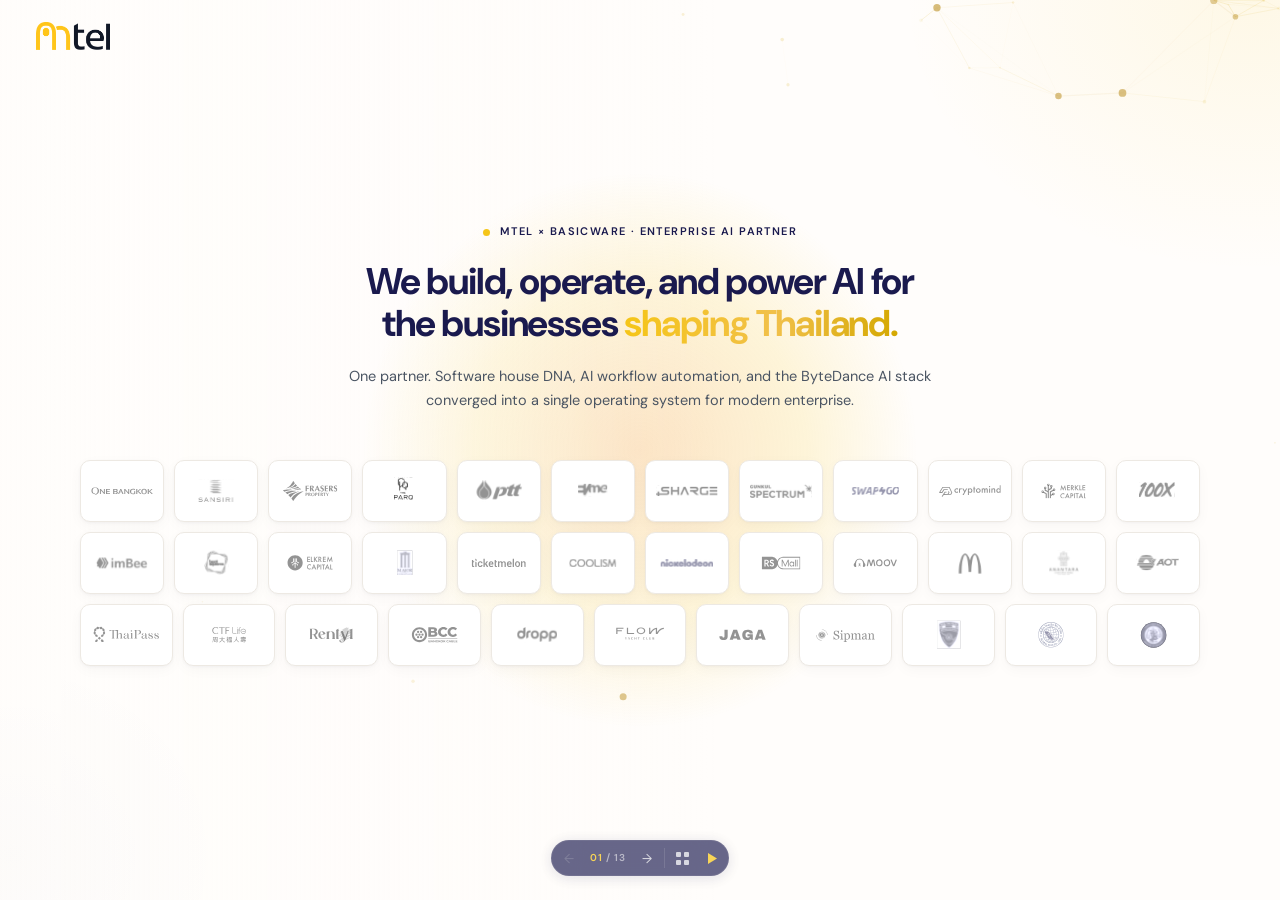
==== mtel-pitch.html @ a502d31e "Reduce tech logo size from 32px to 24px Adjusted logo height to a more compact 24px for better visua" ====
<!DOCTYPE html>
<html lang="en">
<head>
<meta charset="UTF-8" />
<meta name="viewport" content="width=device-width, initial-scale=1.0" />
<title>mtel · We build, operate, and power AI for the businesses shaping Thailand</title>
<link rel="preconnect" href="https://fonts.googleapis.com">
<link rel="preconnect" href="https://fonts.gstatic.com" crossorigin>
<link href="https://fonts.googleapis.com/css2?family=DM+Sans:wght@400;500;600;700&display=swap" rel="stylesheet">
<style>
  :root {
    --navy: #1a1a4e;
    --navy-soft: #2a2a6e;
    --yellow: #f5c518;
    --white: #ffffff;
    --off-white: #fafaf7;
    --body: #6b7280;
    --meta: #9ca3af;
    --line: #e5e7eb;
    --line-soft: #f3f4f6;
    --card-shadow: 0 1px 2px rgba(26,26,78,0.04), 0 8px 24px rgba(26,26,78,0.04);
    --serif: 'Google Sans Flex', 'DM Sans', -apple-system, BlinkMacSystemFont, sans-serif;
    --sans: 'DM Sans', -apple-system, BlinkMacSystemFont, sans-serif;
  }

  *, *::before, *::after { box-sizing: border-box; margin: 0; padding: 0; }

  html, body {
    height: 100%;
    overflow: hidden;
    font-family: var(--sans);
    background: var(--white);
    color: var(--navy);
    line-height: 1.6;
    -webkit-font-smoothing: antialiased;
  }

  img { max-width: 100%; display: block; }
  a { color: inherit; text-decoration: none; }
  button { font-family: inherit; cursor: pointer; }

  /* ============ TYPOGRAPHY ============ */
  h1, h2, h3, h4 { font-family: var(--serif); color: var(--navy); font-weight: bold; }
  .accent { color: var(--yellow); }

  .eyebrow {
    display: inline-flex; align-items: center; gap: 10px;
    font-size: 11px; font-weight: 600; letter-spacing: 1.4px;
    color: var(--navy); text-transform: uppercase; margin-bottom: 20px;
    white-space: nowrap;
  }
  .eyebrow::before { content: ''; width: 7px; height: 7px; background: var(--yellow); border-radius: 50%; }

  /* ============ FIXED LOGO ============ */
  .slide-logo {
    position: fixed; top: 22px; left: 36px; z-index: 200;
  }
  .logo {
    display: inline-flex;
    align-items: center;
    cursor: pointer;
  }
  .logo img {
    height: 28px;
    width: auto;
    transition: filter 0.25s ease;
    filter: none;
  }
  .logo-inv img { filter: brightness(0) invert(1); }

  /* ============ SLIDES SYSTEM ============ */
  .slides-container {
    position: fixed; inset: 0; overflow: hidden;
  }

  .slides-container > .slide {
    position: absolute; inset: 0;
    overflow: hidden;
    display: flex; align-items: center;
    opacity: 0; pointer-events: none;
    transition: opacity 0.5s cubic-bezier(0.16, 1, 0.3, 1),
                transform 0.5s cubic-bezier(0.16, 1, 0.3, 1);
    will-change: opacity, transform;
  }
  .slides-container > .slide[data-state="future"] { transform: translateX(40px); }
  .slides-container > .slide[data-state="past"]   { transform: translateX(-40px); }
  .slides-container > .slide[data-state="active"] { opacity: 1; pointer-events: all; transform: translateX(0); }

  /* Each slide's section fills the viewport */
  .slide section {
    position: absolute; inset: 0;
    display: flex; flex-direction: column;
    justify-content: center;
    padding: 56px 0 72px;
    overflow: hidden;
  }
  .slide section.top-align { justify-content: flex-start; padding-top: 72px; }

  .container { max-width: 1280px; margin: 0 auto; padding: 0 80px; width: 100%; }

  /* ============ BUTTONS ============ */
  .btn-primary {
    display: inline-flex; align-items: center; gap: 14px;
    background: var(--yellow); color: var(--navy);
    padding: 18px 22px 18px 26px; border-radius: 999px;
    font-size: 11px; font-weight: 700; letter-spacing: 1.4px;
    border: none; transition: transform 0.2s, box-shadow 0.2s;
  }
  .btn-primary:hover { transform: translateY(-2px); box-shadow: 0 10px 24px rgba(245,197,24,0.35); }
  .btn-primary .arrow {
    background: var(--navy); color: var(--yellow);
    width: 26px; height: 26px; border-radius: 50%;
    display: inline-flex; align-items: center; justify-content: center; font-size: 13px;
  }
  .btn-link {
    font-size: 11px; font-weight: 500; letter-spacing: 1.2px;
    color: var(--meta); display: inline-flex; align-items: center; gap: 7px;
    background: none; border: none; transition: color 0.2s;
  }
  .btn-link:hover { color: var(--navy); }

  /* ============ SLIDE: HERO ============ */
  .hero {
    background:
      radial-gradient(ellipse 50% 55% at 98% 0%, rgba(245,197,24,0.09), transparent 55%),
      radial-gradient(ellipse 30% 40% at 1% 95%, rgba(26,26,78,0.025), transparent 55%),
      #FFFDFB;
  }
  /* Cursor-follow glow — soft warm light tracking the mouse on the hero. */
  .hero-glow {
    position: absolute;
    width: 560px; height: 560px; border-radius: 50%;
    left: 50%; top: 50%;                 /* updated live via JS */
    transform: translate(-50%, -50%);
    background: radial-gradient(circle, rgba(245,176,80,0.32) 0%, rgba(245,197,24,0.15) 42%, rgba(245,197,24,0) 70%);
    pointer-events: none; z-index: 1;
    opacity: 0; transition: opacity 0.45s ease;
    will-change: left, top;
  }
  .hero[data-state="active"] .hero-glow { opacity: 1; }
  /* Animated particle canvas — sits above the gradient + glow, below the text. */
  .hero-particles {
    position: absolute; inset: 0;
    width: 100%; height: 100%;
    pointer-events: none; z-index: 2;
  }
  /* Subtle edge fade to keep particles ambient. */
  .hero::before {
    content: ''; position: absolute; inset: 0; z-index: 2;
    background: linear-gradient(90deg, rgba(255,253,251,0.55) 0%, rgba(255,253,251,0.18) 36%, rgba(255,253,251,0) 56%);
    pointer-events: none;
  }
  /* Keep hero text above the gradient, glow, canvas, and overlay. */
  .hero .container { position: relative; z-index: 3; }
  .hero-grid {
    display: flex; flex-direction: column; gap: 20px;
  }
  .hero h1 {
    font-size: clamp(26px, 2.9vw, 42px); line-height: 1.14;
    letter-spacing: -1.2px; margin-bottom: 18px;
  }
  /* Gradient highlight for "shaping Thailand." in the hero only */
  .hero .accent {
    background: linear-gradient(92deg, #F5C518 0%, #F1C04A 55%, #D4A800 100%);
    -webkit-background-clip: text;
    -webkit-text-fill-color: transparent;
    background-clip: text;
  }

  /* ---- Hero: AI ecosystem orbital visualization (right column) ---- */
  .hero-ecosystem {
    position: relative; z-index: 3;
    overflow: visible;
  }
  /* ── Marquee wall ── */
  .logo-marquee { display: flex; flex-direction: column; gap: 10px; }
  .marquee-row { display: flex; gap: 10px; justify-content: center; align-items: center; }
  .marquee-card {
    flex: 1; min-width: 72px; max-width: 100px; height: 62px;
    background: #FFFFFF;
    border: 1px solid #EDE9E3;
    border-radius: 10px;
    box-shadow: 0 1px 3px rgba(26,26,78,0.04), 0 4px 14px rgba(0,0,0,0.03);
    display: flex; align-items: center; justify-content: center;
    padding: 8px 10px;
    transition: box-shadow 0.2s ease, transform 0.2s ease;
  }
  .marquee-card:hover { box-shadow: 0 2px 8px rgba(26,26,78,0.08), 0 8px 24px rgba(0,0,0,0.05); transform: translateY(-2px); }
  .marquee-card img {
    width: 100%; height: 100%;
    object-fit: contain; display: block;
    filter: brightness(0) opacity(0.84);
  }
  .marquee-card--raw img { filter: none; opacity: 0.92; }
  @media (max-width: 900px) { .hero-ecosystem { display: none; } }
  .hero-copy { text-align: center; max-width: 800px; margin-left: auto; margin-right: auto; }
  .hero-sub {
    font-size: 14.5px; line-height: 1.68; color: #4B5563;
    margin-bottom: 28px; max-width: 640px; margin-left: auto; margin-right: auto;
  }

  /* ============ SLIDE: PROBLEM ============ */
  .problem { background: var(--white); }
  .problem .quote {
    font-family: var(--serif); font-weight: bold;
    font-size: clamp(32px, 3.8vw, 52px); line-height: 1.08; color: var(--navy);
    margin-bottom: 20px; max-width: 820px; letter-spacing: -1.5px;
  }
  .problem .lede-large { font-size: 16px; line-height: 1.65; color: var(--body); max-width: 700px; margin-bottom: 36px; }
  .outcome-grid {
    display: grid; grid-template-columns: repeat(3, 1fr);
    border-top: 1px solid var(--line); border-bottom: 1px solid var(--line);
  }
  .outcome-col { padding: 24px 24px; border-right: 1px solid var(--line); }
  .outcome-col:last-child { border-right: none; }
  .outcome-tag {
    font-size: 10px; letter-spacing: 1.4px; font-weight: 600; color: var(--navy);
    margin-bottom: 16px; display: inline-flex; align-items: center; gap: 8px;
  }
  .outcome-tag::before { content: ''; width: 7px; height: 7px; border-radius: 50%; }
  .outcome-col:nth-child(1) .outcome-tag::before { background: var(--meta); }
  .outcome-col:nth-child(2) .outcome-tag::before { background: var(--navy); }
  .outcome-col:nth-child(3) .outcome-tag::before { background: var(--yellow); }
  .outcome-figure { display: flex; align-items: baseline; gap: 10px; margin-bottom: 8px; }
  .outcome-num { font-family: var(--serif); font-weight: bold; font-size: 40px; color: var(--navy); line-height: 1; letter-spacing: -1.5px; }
  .outcome-unit { font-size: 12px; color: var(--body); font-weight: 500; letter-spacing: 1.2px; text-transform: uppercase; }
  .outcome-delta { font-size: 11px; font-weight: 600; color: var(--meta); margin-bottom: 12px; }
  .outcome-col:nth-child(2) .outcome-delta { color: var(--navy); }
  .outcome-col:nth-child(3) .outcome-delta { color: #15803d; }
  .outcome-desc { font-size: 13px; line-height: 1.55; color: var(--body); }

  /* ============ SLIDE: WHO WE ARE ============ */
  .who { background: var(--off-white); }
  .section-intro { display: grid; grid-template-columns: 1fr 1fr; gap: 60px; align-items: end; margin-bottom: 36px; }
  .section-intro h2 { font-size: clamp(28px, 3.2vw, 48px); line-height: 1.1; letter-spacing: -1.2px; }
  .lede { font-size: 15px; line-height: 1.65; color: var(--body); max-width: 680px; }
  .who-pillars { display: grid; grid-template-columns: repeat(3, 1fr); gap: 0; }
  .pillar {
    background: transparent; border-radius: 0;
    border: none; border-right: 1px solid var(--line);
    display: flex; flex-direction: column; padding: 0 28px 48px 0;
  }
  .pillar:last-child { border-right: none; padding-right: 0; }
  .pillar:not(:first-child) { padding-left: 28px; }
  .pillar { cursor: pointer; }
  .pillar:hover { }
  .pillar-img { overflow: hidden; }
  .pillar-img img { transition: transform 0.4s cubic-bezier(0.34, 1.56, 0.64, 1); }
  .pillar:hover .pillar-img img { transform: scale(1.12); }
  .pillar-img {
    background: transparent; height: 300px;
    display: flex; align-items: center; justify-content: center; overflow: hidden;
    margin-bottom: 32px;
  }
  .pillar-img img { width: 100%; height: 100%; object-fit: contain; }
  .pillar-body { display: flex; flex-direction: column; gap: 14px; }
  .pillar h3 { font-size: clamp(20px, 2vw, 24px); margin: 0; line-height: 1.2; letter-spacing: -0.4px; color: var(--navy); white-space: nowrap; overflow: hidden; text-overflow: ellipsis; }
  .pillar p { font-size: 14px; line-height: 1.65; color: var(--body); margin: 0; }
  .pillar-tag { display: inline-block; font-size: 10px; letter-spacing: 1.4px; font-weight: 600; color: var(--navy); padding: 5px 13px; background: var(--yellow); border: none; border-radius: 999px; align-self: flex-start; }

  /* ============ SLIDE: DATA ADVANTAGE ============ */
  .data { background: var(--off-white); color: var(--navy); position: relative; overflow: hidden; }
  .data::before {
    content: ''; position: absolute; top: -80px; right: -80px;
    width: 360px; height: 360px;
    background: radial-gradient(circle, rgba(245,197,24,0.08), transparent 60%); pointer-events: none;
  }
  .data .eyebrow { color: var(--yellow); }
  .data .eyebrow::before { background: var(--yellow); }
  .data h2 { color: var(--navy); font-size: clamp(28px, 3.5vw, 52px); line-height: 1.1; letter-spacing: -1.2px; margin-bottom: 20px; }
  .data h2 .accent { color: var(--yellow); }
  .data .lede-large { font-size: 15px; line-height: 1.65; color: var(--body); max-width: 700px; margin-bottom: 48px; }
  .data-inner { display: grid; grid-template-columns: 1fr 1fr; gap: 48px; align-items: center; }
  .data-content {}
  .data-visual { display: flex; align-items: center; justify-content: center; }
  .data-visual img {
    width: 100%; max-width: 480px;
    mask-image: radial-gradient(ellipse 75% 80% at 50% 50%, black 40%, transparent 75%);
    -webkit-mask-image: radial-gradient(ellipse 75% 80% at 50% 50%, black 40%, transparent 75%);
  }
  .data-stats { display: grid; grid-template-columns: 1fr 1fr; gap: 0; border-top: 1px solid var(--line); padding-top: 0; max-width: 100%; }
  .data-stat { padding: 20px 24px 20px 0; border-bottom: 1px solid var(--line); }
  .data-stat:nth-child(even) { padding-left: 24px; border-left: 1px solid var(--line); padding-right: 0; }
  .data-stat:last-child { border-bottom: none; }
  .data-stat-num { font-family: var(--serif); font-weight: bold; font-size: clamp(32px, 3.5vw, 52px); color: var(--navy); line-height: 1; letter-spacing: -2px; margin-bottom: 8px; }
  .data-stat-label { font-size: 12px; line-height: 1.55; color: var(--body); max-width: 220px; }
  .data-tech-row { display: flex; gap: 32px; align-items: center; margin-top: 28px; padding-top: 28px; border-top: 1px solid var(--line); flex-wrap: wrap; }
  .data-tech-label { font-size: 10px; letter-spacing: 1.4px; font-weight: 600; color: var(--meta); }
  .data-tech-brand { font-family: var(--serif); font-weight: bold; font-size: 18px; color: var(--navy); letter-spacing: -0.5px; }
  .data-tech-logo { height: 24px; width: auto; object-fit: contain; transition: transform 0.3s ease, filter 0.3s ease; cursor: pointer; }
  .data-tech-logo:hover { transform: scale(1.1); filter: brightness(1.15); }

  /* ============ SLIDE: EXCLUSIVITY ============ */
  .exclusivity { background: var(--white); }
  .exclusivity section { justify-content: center; }
  .exclusivity .inner { text-align: center; max-width: 820px; margin: 0 auto; }
  .exclusivity .lock { width: 52px; height: 52px; background: var(--yellow); border-radius: 50%; display: inline-flex; align-items: center; justify-content: center; margin-bottom: 28px; font-size: 22px; }
  .exclusivity h2 { font-size: clamp(32px, 4vw, 56px); line-height: 1.08; letter-spacing: -1.5px; margin-bottom: 24px; }
  .exclusivity h2 strong { color: var(--yellow); font-style: italic; }
  .exclusivity .lede-large { font-size: 17px; line-height: 1.65; color: var(--body); margin: 0 auto 16px; }
  .exclusivity .small { font-size: 12px; color: var(--meta); letter-spacing: 0.5px; margin-top: 24px; }

  /* ============ SLIDE: THE STACK ============ */
  .stack { background: var(--off-white); }
  .stack .section-intro { margin-bottom: 32px; }
  .stack-cols { display: grid; grid-template-columns: repeat(3, 1fr); gap: 0; border: 1px solid var(--line); border-radius: 4px; background: var(--white); overflow: hidden; }
  .stack-col { padding: 28px 28px 24px; border-right: 1px solid var(--line); position: relative; }
  .stack-col:last-child { border-right: none; }
  .stack-col-num { font-family: var(--serif); font-weight: bold; font-size: 44px; color: var(--yellow); line-height: 1; letter-spacing: -2px; margin-bottom: 12px; }
  .stack-col h3 { font-size: 20px; margin-bottom: 6px; letter-spacing: -0.5px; line-height: 1.2; }
  .stack-col-desc { font-size: 12px; color: var(--body); line-height: 1.5; margin-bottom: 18px; }
  .stack-col-tag { font-size: 10px; letter-spacing: 1.4px; font-weight: 600; color: var(--navy); margin-bottom: 16px; }
  .stack-col ul { list-style: none; display: grid; grid-template-columns: 1fr 1fr; gap: 0; border-top: 1px solid var(--line-soft); padding-top: 14px; }
  .stack-col li { font-size: 11px; font-weight: 600; color: var(--navy); padding: 4px 0; padding-right: 8px; line-height: 1.3; }
  .stack-col li::before { content: '→ '; color: var(--yellow); font-weight: bold; }

  /* ============ SLIDE: TWO PILLARS ============ */
  .pillars-section { background: var(--white); }
  .pillars-section .eyebrow { margin-bottom: 16px; }
  .pillars-section h2 { font-size: clamp(28px, 3.2vw, 48px); line-height: 1.1; letter-spacing: -1.2px; margin-bottom: 36px; }
  .two-pillars { display: grid; grid-template-columns: 1fr 1fr; border-top: 1px solid var(--line); border-bottom: 1px solid var(--line); }
  .two-pillar { padding: 48px 44px; border-right: 1px solid var(--line); }
  .two-pillar:last-child { border-right: none; }
  .two-pillar-icon { font-family: var(--serif); font-weight: bold; color: var(--yellow); font-size: 13px; letter-spacing: 1.4px; margin-bottom: 20px; }
  .two-pillar h3 { font-size: clamp(24px, 2.8vw, 40px); margin-bottom: 18px; line-height: 1.1; letter-spacing: -0.8px; }
  .two-pillar p { font-size: 15px; line-height: 1.6; color: var(--body); }

  /* ============ SLIDE: HOW WE WORK ============ */
  .process { background: var(--off-white); }
  .process .section-intro { margin-bottom: 32px; }
  .process-steps { display: grid; grid-template-columns: repeat(3, 1fr); gap: 20px; }
  .process-step { background: var(--white); padding: 32px 28px; border-radius: 4px; border: 1px solid var(--line); position: relative; transition: transform 0.3s; }
  .process-step:hover { transform: translateY(-3px); }
  .process-step-num { font-family: var(--serif); font-weight: bold; font-size: 64px; color: var(--yellow); line-height: 1; letter-spacing: -3px; position: absolute; top: 16px; right: 24px; opacity: 0.45; }
  .process-step-label { font-size: 10px; letter-spacing: 1.4px; font-weight: 600; color: var(--navy); margin-bottom: 12px; }
  .process-step h3 { font-size: 22px; margin-bottom: 12px; letter-spacing: -0.5px; }
  .process-step p { font-size: 13px; line-height: 1.55; color: var(--body); margin-bottom: 18px; }
  .process-step ul { list-style: none; border-top: 1px solid var(--line-soft); padding-top: 14px; }
  .process-step li { font-size: 12px; color: var(--body); line-height: 1.45; padding: 4px 0; display: flex; align-items: flex-start; gap: 8px; }
  .process-step li::before { content: '→'; color: var(--yellow); font-weight: bold; font-size: 11px; line-height: 1.5; }

  /* ============ SLIDE: OUTCOMES ============ */
  .outcomes { background: var(--navy); color: var(--white); }
  .outcomes .eyebrow { color: var(--yellow); }
  .outcomes .eyebrow::before { background: var(--yellow); }
  .outcomes h2 { color: var(--white); font-size: clamp(28px, 3.2vw, 48px); line-height: 1.1; letter-spacing: -1.2px; margin-bottom: 40px; }
  .outcomes-grid { display: grid; grid-template-columns: repeat(3, 1fr); }
  .outcome-cell { padding: 28px 24px; border-right: 1px solid rgba(255,255,255,0.12); border-bottom: 1px solid rgba(255,255,255,0.12); }
  .outcome-cell:nth-child(3n) { border-right: none; }
  .outcome-cell:nth-last-child(-n+3) { border-bottom: none; }
  .outcome-cell .label { font-size: 12px; color: rgba(255,255,255,0.55); margin-bottom: 10px; }
  .outcome-cell .value { font-family: var(--serif); font-weight: bold; font-size: clamp(32px, 3vw, 44px); color: var(--yellow); line-height: 1; letter-spacing: -1.2px; margin-bottom: 10px; }
  .outcome-cell .desc { font-size: 12px; color: rgba(255,255,255,0.65); line-height: 1.5; }

  /* ============ SLIDE: INDUSTRIES ============ */
  .industries { background: var(--white); }
  .industries .section-intro { margin-bottom: 24px; }
  .industry-tabs { display: flex; gap: 7px; flex-wrap: wrap; margin-bottom: 24px; }
  .industry-tab { padding: 10px 18px; border-radius: 999px; border: 1px solid var(--line); background: var(--white); font-size: 10px; font-weight: 600; letter-spacing: 1.2px; color: var(--navy); transition: all 0.2s; }
  .industry-tab.active { background: var(--navy); color: var(--yellow); border-color: var(--navy); }
  .industry-tab:hover:not(.active) { border-color: var(--navy); }
  .industry-content { display: grid; grid-template-columns: 1fr 1fr; border: 1px solid var(--line); border-radius: 4px; overflow: hidden; min-height: 220px; }
  .industry-visual { background: linear-gradient(135deg, var(--navy), var(--navy-soft)); position: relative; overflow: hidden; display: flex; align-items: center; justify-content: center; }
  .industry-visual::before { content: ''; position: absolute; inset: 0; background: radial-gradient(circle at 30% 30%, rgba(245,197,24,0.18), transparent 50%), radial-gradient(circle at 70% 70%, rgba(245,197,24,0.08), transparent 50%); }
  .industry-visual-label { position: relative; font-family: var(--serif); font-weight: bold; font-size: clamp(28px, 3vw, 42px); color: var(--yellow); letter-spacing: -1.5px; text-align: center; padding: 24px; line-height: 1; }
  .industry-cases { padding: 32px 32px; display: flex; flex-direction: column; justify-content: space-between; }
  .industry-cases-label { font-size: 10px; letter-spacing: 1.4px; font-weight: 600; color: var(--navy); margin-bottom: 16px; }
  .industry-cases ul { list-style: none; flex: 1; }
  .industry-cases li { padding: 9px 0; font-size: 14px; color: var(--navy); display: flex; gap: 10px; align-items: flex-start; border-bottom: 1px solid var(--line-soft); }
  .industry-cases li:last-child { border-bottom: none; }
  .industry-cases li::before { content: ''; width: 5px; height: 5px; background: var(--yellow); border-radius: 50%; margin-top: 7px; flex-shrink: 0; }

  /* ============ SLIDE: LOGO WALL ============ */
  .logos { background: var(--off-white); }
  .logos section { flex-direction: column; justify-content: center; }
  .logos-label { text-align: center; font-size: 10px; letter-spacing: 1.6px; font-weight: 600; color: var(--meta); margin-bottom: 36px; }
  .logo-grid { display: grid; grid-template-columns: repeat(6, 1fr); gap: 0; align-items: center; border: 1px solid var(--line); border-radius: 4px; overflow: hidden; }
  .logo-item { padding: 16px 12px; text-align: center; font-family: var(--serif); font-weight: bold; color: var(--navy); font-size: 13px; opacity: 0.55; transition: opacity 0.2s; border-right: 1px solid var(--line); border-bottom: 1px solid var(--line); }
  .logo-item:nth-child(6n) { border-right: none; }
  .logo-item:nth-last-child(-n+6) { border-bottom: none; }
  .logo-item:hover { opacity: 1; }

  /* ============ SLIDE: CASE STUDIES ============ */
  .cases { background: var(--white); }
  .cases .section-intro { margin-bottom: 24px; }
  .case-grid { display: grid; grid-template-columns: repeat(3, 1fr); gap: 20px; }
  .case-card { background: var(--white); border: 1px solid var(--line); border-radius: 4px; overflow: hidden; transition: transform 0.3s, box-shadow 0.3s; }
  .case-card:hover { transform: translateY(-3px); box-shadow: var(--card-shadow); }
  .case-tag { padding: 14px 24px; border-bottom: 1px solid var(--line); font-size: 10px; letter-spacing: 1.4px; font-weight: 600; color: var(--navy); display: flex; align-items: center; gap: 8px; }
  .case-tag::before { content: ''; width: 5px; height: 5px; background: var(--yellow); border-radius: 50%; }
  .case-body { padding: 22px 24px; }
  .case-block { margin-bottom: 16px; padding-bottom: 16px; border-bottom: 1px solid var(--line-soft); }
  .case-block:last-child { border-bottom: none; margin-bottom: 0; padding-bottom: 0; }
  .case-block-label { font-size: 9px; letter-spacing: 1.4px; font-weight: 600; color: var(--meta); margin-bottom: 8px; }
  .case-block p { font-size: 12px; line-height: 1.55; color: var(--body); }
  .case-results { display: grid; grid-template-columns: 1fr 1fr; gap: 10px; }
  .case-result { padding: 10px 0; }
  .case-result-num { font-family: var(--serif); font-weight: bold; font-size: 20px; color: var(--navy); line-height: 1.1; margin-bottom: 4px; }
  .case-result-num .up { color: #15803d; }
  .case-result-label { font-size: 11px; color: var(--body); line-height: 1.35; }

  /* ============ SLIDE: PARTNERSHIP ============ */
  .partnership { background: var(--off-white); }
  .partnership .section-intro { margin-bottom: 32px; }
  .phases { display: grid; grid-template-columns: repeat(3, 1fr); border: 1px solid var(--line); border-radius: 4px; background: var(--white); }
  .phase { padding: 36px 32px; border-right: 1px solid var(--line); }
  .phase:last-child { border-right: none; }
  .phase-num { font-size: 10px; letter-spacing: 1.4px; font-weight: 600; color: var(--yellow); margin-bottom: 18px; }
  .phase h3 { font-size: 24px; margin-bottom: 8px; letter-spacing: -0.5px; }
  .phase .who-tag { font-size: 11px; color: var(--meta); letter-spacing: 0.3px; margin-bottom: 16px; }
  .phase p { font-size: 13px; line-height: 1.55; color: var(--body); }

  /* ============ SLIDE: TWO WAYS ============ */
  .ways { background: var(--white); }
  .ways .section-intro { margin-bottom: 32px; }
  .ways-grid { display: grid; grid-template-columns: 1fr 1fr; gap: 20px; }
  .ways-grid-3 { grid-template-columns: repeat(3, 1fr); }
  .way { background: var(--off-white); padding: 44px 40px; border-radius: 4px; border: 1px solid var(--line); transition: all 0.3s; }
  .way:hover { background: var(--navy); color: var(--white); transform: translateY(-3px); }
  .way:hover h3, .way:hover .way-icon { color: var(--yellow); }
  .way:hover p { color: rgba(255,255,255,0.8); }
  .way:hover .way-cta { color: var(--yellow); border-color: var(--yellow); }
  .way-icon { font-family: var(--serif); font-weight: bold; font-size: 13px; color: var(--yellow); letter-spacing: 1.4px; margin-bottom: 18px; transition: color 0.3s; }
  .way h3 { font-size: 28px; margin-bottom: 14px; letter-spacing: -0.8px; transition: color 0.3s; }
  .way p { font-size: 14px; line-height: 1.6; color: var(--body); margin-bottom: 24px; transition: color 0.3s; }
  .way-cta { font-size: 10px; letter-spacing: 1.4px; font-weight: 600; color: var(--navy); padding-bottom: 6px; border-bottom: 1px solid var(--navy); display: inline-flex; align-items: center; gap: 7px; transition: all 0.3s; background: none; border-top: none; border-left: none; border-right: none; }

  /* ============ SLIDE: PRICING ============ */
  .pricing { background: var(--off-white); }
  .pricing .section-intro { margin-bottom: 28px; }
  .pricing-factors { display: grid; grid-template-columns: repeat(3, 1fr); border-top: 1px solid var(--line); border-left: 1px solid var(--line); }
  .pricing-factor { padding: 24px; border-right: 1px solid var(--line); border-bottom: 1px solid var(--line); background: var(--white); }
  .pricing-factor h4 { font-family: var(--serif); font-weight: bold; font-size: 19px; color: var(--navy); margin-bottom: 8px; letter-spacing: -0.5px; }
  .pricing-factor p { font-size: 13px; line-height: 1.5; color: var(--body); }
  .pricing-footer { margin-top: 32px; text-align: center; }
  .pricing-footer p { font-family: var(--serif); font-weight: bold; font-size: 24px; color: var(--navy); letter-spacing: -0.8px; max-width: 680px; margin: 0 auto; line-height: 1.3; }
  .pricing-footer p span { color: var(--yellow); font-style: italic; }

  /* ============ SLIDE: CTA ============ */
  .cta-slide { background: var(--navy); color: var(--white); position: relative; overflow: hidden; }
  .cta-slide::before { content: ''; position: absolute; top: -160px; right: -160px; width: 500px; height: 500px; background: radial-gradient(circle, rgba(245,197,24,0.18), transparent 60%); pointer-events: none; }
  .cta-grid { display: grid; grid-template-columns: 1fr auto; gap: 64px; align-items: center; position: relative; }
  .cta-slide .eyebrow { color: var(--yellow); }
  .cta-slide .eyebrow::before { background: var(--yellow); }
  .cta-slide h2 { color: var(--white); font-size: clamp(36px, 4.5vw, 64px); margin-bottom: 20px; letter-spacing: -1.5px; line-height: 1.08; }
  .cta-slide h2 span { color: var(--yellow); font-style: italic; }
  .cta-slide p { color: rgba(255,255,255,0.7); font-size: 16px; line-height: 1.6; max-width: 500px; }
  .cta-actions { display: flex; flex-direction: column; align-items: flex-end; gap: 14px; }
  .cta-meta { font-size: 10px; letter-spacing: 1.4px; color: rgba(255,255,255,0.45); font-weight: 600; }
  .cta-divider { border: none; border-top: 1px solid rgba(255,255,255,0.1); margin: 32px 0; }
  .cta-contact { display: grid; grid-template-columns: 1fr 1fr; gap: 40px; }
  .cta-contact-item { font-size: 13px; color: rgba(255,255,255,0.55); line-height: 1.6; }
  .cta-contact-item strong { display: block; color: rgba(255,255,255,0.85); font-size: 11px; letter-spacing: 1.2px; font-weight: 600; font-family: var(--sans); margin-bottom: 4px; }

  /* ============ SLIDE NAVIGATION PILL ============ */
  .slide-controls {
    position: fixed; bottom: 24px; left: 50%; transform: translateX(-50%);
    background: rgba(26,26,78,0.92); backdrop-filter: blur(18px); -webkit-backdrop-filter: blur(18px);
    border: 1px solid rgba(255,255,255,0.07); border-radius: 999px;
    height: 36px; padding: 0 3px;
    display: flex; align-items: center; gap: 1px;
    z-index: 300;
    box-shadow: 0 2px 14px rgba(26,26,78,0.18);
    opacity: 0.72; transition: opacity 0.25s;
  }
  .slide-controls:hover { opacity: 1; }
  #currentSlideNum { color: #F5C518; }
  .present-launch-btn { color: #F5C518 !important; opacity: 1 !important; }
  .slide-nav-btn {
    width: 28px; height: 28px; border-radius: 50%;
    background: none; border: none; color: rgba(255,255,255,0.75);
    font-size: 13px; display: flex; align-items: center; justify-content: center;
    transition: background 0.2s, color 0.2s;
  }
  .slide-nav-btn:not(:disabled):hover { background: rgba(255,255,255,0.12); color: var(--white); }
  .slide-nav-btn:disabled { opacity: 0.22; cursor: not-allowed; }
  .slide-count {
    font-size: 10px; font-weight: 600; letter-spacing: 1px;
    color: rgba(255,255,255,0.55); min-width: 44px; text-align: center; padding: 0 2px;
  }

  /* ============ ANIMATIONS ============ */
  @keyframes fadeUp {
    from { opacity: 0; transform: translateY(20px); }
    to { opacity: 1; transform: translateY(0); }
  }
  .fade-up { opacity: 0; animation: fadeUp 0.7s cubic-bezier(0.16, 1, 0.3, 1) forwards; }
  .delay-1 { animation-delay: 0.12s; }
  .delay-2 { animation-delay: 0.24s; }
  .delay-3 { animation-delay: 0.36s; }
  .delay-4 { animation-delay: 0.5s; }

  .reveal { opacity: 0; transform: translateY(20px); transition: opacity 0.65s cubic-bezier(0.16, 1, 0.3, 1), transform 0.65s cubic-bezier(0.16, 1, 0.3, 1); }
  .reveal.visible { opacity: 1; transform: translateY(0); }

  /* ============ SLIDE OVERVIEW ============ */
  .overview-overlay {
    position: fixed; inset: 0; z-index: 500;
    background: rgba(14, 14, 50, 0.97);
    backdrop-filter: blur(16px); -webkit-backdrop-filter: blur(16px);
    display: none; align-items: center; justify-content: center;
  }
  .overview-overlay.open { display: flex; }
  .overview-box {
    width: 720px; max-width: calc(100vw - 64px);
    max-height: calc(100vh - 100px); overflow-y: auto;
    background: rgba(255,255,255,0.04);
    border: 1px solid rgba(255,255,255,0.1);
    border-radius: 10px; padding: 28px 28px 20px;
  }
  .overview-box::-webkit-scrollbar { width: 4px; }
  .overview-box::-webkit-scrollbar-thumb { background: rgba(255,255,255,0.15); border-radius: 2px; }
  .overview-header {
    display: flex; justify-content: space-between; align-items: center;
    margin-bottom: 20px; padding-bottom: 16px;
    border-bottom: 1px solid rgba(255,255,255,0.08);
  }
  .overview-header-title {
    font-size: 10px; letter-spacing: 1.6px; font-weight: 600;
    color: rgba(255,255,255,0.4); text-transform: uppercase;
  }
  .overview-close-btn {
    width: 28px; height: 28px; border-radius: 50%;
    background: none; border: 1px solid rgba(255,255,255,0.18);
    color: rgba(255,255,255,0.5); font-size: 13px; line-height: 1;
    display: flex; align-items: center; justify-content: center; cursor: pointer;
    transition: all 0.15s;
  }
  .overview-close-btn:hover { background: rgba(255,255,255,0.1); color: white; }
  .overview-list { display: flex; flex-direction: column; gap: 1px; }
  .overview-item {
    display: flex; align-items: center; gap: 16px;
    padding: 11px 14px; border-radius: 5px; cursor: pointer;
    transition: background 0.12s; color: rgba(255,255,255,0.65);
  }
  .overview-item:hover { background: rgba(255,255,255,0.07); color: white; }
  .overview-item.ov-active { background: rgba(245,197,24,0.12); }
  .overview-item.ov-active .ov-num { color: var(--yellow); }
  .overview-item.ov-active .ov-name { color: white; }
  .ov-num {
    font-size: 10px; font-weight: 700; letter-spacing: 1px;
    color: rgba(255,255,255,0.3); min-width: 24px;
  }
  .ov-name {
    font-family: var(--serif); font-weight: bold; font-size: 15px;
  }

  /* ============ PRESENTER BAR ============ */
  .presenter-bar {
    display: none;
    position: fixed; bottom: 88px; left: 50%; transform: translateX(-50%);
    background: rgba(20, 20, 62, 0.97); backdrop-filter: blur(20px); -webkit-backdrop-filter: blur(20px);
    border: 1px solid rgba(255,255,255,0.1); border-radius: 10px;
    padding: 18px 24px; z-index: 250;
    width: min(760px, calc(100vw - 48px));
    flex-direction: row; align-items: flex-start; gap: 20px;
    box-shadow: 0 12px 48px rgba(0,0,0,0.5);
  }
  .presenter-bar.open { display: flex; }
  .presenter-timer-wrap { min-width: 80px; }
  .presenter-timer-label {
    font-size: 9px; letter-spacing: 1.4px; color: rgba(255,255,255,0.3);
    margin-bottom: 4px; text-transform: uppercase;
  }
  .presenter-timer-val {
    font-family: var(--serif); font-weight: bold; font-size: 30px;
    color: var(--yellow); letter-spacing: 2px; line-height: 1;
  }
  .presenter-info { flex: 1; min-width: 0; }
  .presenter-slide-lbl {
    font-size: 9px; letter-spacing: 1.4px; font-weight: 600;
    color: rgba(255,255,255,0.35); margin-bottom: 5px; text-transform: uppercase;
  }
  .presenter-notes {
    font-size: 13px; line-height: 1.58; color: rgba(255,255,255,0.8);
  }
  .presenter-next-wrap {
    min-width: 150px; max-width: 190px;
    border-left: 1px solid rgba(255,255,255,0.08); padding-left: 20px;
  }
  .presenter-next-lbl {
    font-size: 9px; letter-spacing: 1.4px; color: rgba(255,255,255,0.3);
    margin-bottom: 5px; text-transform: uppercase;
  }
  .presenter-next-name {
    font-size: 13px; color: rgba(255,255,255,0.5); font-family: var(--serif);
    font-weight: bold;
  }
  .presenter-end-btn {
    font-size: 9px; letter-spacing: 1.4px; font-weight: 600;
    color: rgba(255,255,255,0.35); background: none;
    border: 1px solid rgba(255,255,255,0.15); border-radius: 999px;
    padding: 7px 16px; cursor: pointer; transition: all 0.2s; align-self: center;
  }
  .presenter-end-btn:hover { color: white; border-color: rgba(255,255,255,0.4); }

  /* Pill extra buttons */
  .pill-sep { width: 1px; height: 20px; background: rgba(255,255,255,0.12); margin: 0 2px; }
  .slide-count { padding: 2px 6px; }
  .present-launch-btn { color: var(--yellow) !important; opacity: 0.7; }
  .present-launch-btn:hover { opacity: 1 !important; background: rgba(245,197,24,0.15) !important; }

  /* ============ RESPONSIVE ============ */
  @media (max-width: 1024px) {
    .container { padding: 0 32px; }
    .cta-grid { grid-template-columns: 1fr; gap: 40px; }
    .cta-actions { align-items: flex-start; }
    .who-pillars, .process-steps, .case-grid, .data-stats, .outcomes-grid, .pricing-factors { grid-template-columns: 1fr 1fr; }
    .stack-cols { grid-template-columns: 1fr; }
    .ways-grid-3 { grid-template-columns: 1fr 1fr; }
    .stack-col { border-right: none; border-bottom: 1px solid var(--line); }
    .stack-col:last-child { border-bottom: none; }
    .two-pillars { grid-template-columns: 1fr; }
    .section-intro { grid-template-columns: 1fr; gap: 16px; }
    .logo-grid { grid-template-columns: repeat(4, 1fr); }
    .phases { grid-template-columns: 1fr; }
    .phase { border-right: none; border-bottom: 1px solid var(--line); }
    .ways-grid { grid-template-columns: 1fr; }
    .industry-content { grid-template-columns: 1fr; }
  }

  @media (max-width: 640px) {
    .container { padding: 0 20px; }
    .slide-logo { left: 20px; top: 16px; }
    .who-pillars, .process-steps, .case-grid, .data-stats, .outcomes-grid, .pricing-factors { grid-template-columns: 1fr; }
    .outcome-grid { grid-template-columns: 1fr; }
    .outcome-col { border-right: none; border-bottom: 1px solid var(--line); }
    .logo-grid { grid-template-columns: repeat(3, 1fr); }
    .cta-contact { grid-template-columns: 1fr; gap: 16px; }
  }
</style>
</head>
<body>

<!-- Fixed logo (top-left on all slides) -->
<div class="slide-logo">
  <span class="logo" id="logoEl" onclick="goToSlide(0)">
    <img src="Logo.png" alt="mtel logo" />
  </span>
</div>

<!-- Slides -->
<div class="slides-container" id="slidesContainer">

  <!-- SLIDE 0: HERO -->
  <div class="slide hero" data-state="active" data-logo="dark">
    <section>
      <!-- Cursor-follow warm glow (behind particles + text) -->
      <div class="hero-glow" id="heroGlow"></div>
      <!-- Animated AI-energy particle network (behind hero text) -->
      <canvas class="hero-particles" id="heroParticles"></canvas>
      <div class="container">
        <div class="hero-grid">
          <div class="hero-copy">
            <div class="eyebrow fade-up">mtel × basicware · enterprise ai partner</div>
            <h1 class="fade-up delay-1">
              We build, operate, and power AI for<br/>the businesses <span class="accent">shaping Thailand.</span>
            </h1>
            <p class="hero-sub fade-up delay-2">
              One partner. Software house DNA, AI workflow automation, and the ByteDance AI stack converged into a single operating system for modern enterprise.
            </p>
          </div>
          <!-- Client logo marquee wall -->
          <div class="hero-ecosystem logo-marquee" aria-hidden="true">
            <!-- Row 1: Real Estate · Electric · Fintech -->
            <div class="marquee-row">
              <div class="marquee-card"><img src="logo/Logo-Realestate-Onebangkok.svg" alt="One Bangkok" loading="lazy"></div>
              <div class="marquee-card"><img src="logo/Logo-Realestate-Sansiri.svg" alt="Sansiri" loading="lazy"></div>
              <div class="marquee-card"><img src="logo/Logo-Realestate-Fraser.svg" alt="Frasers" loading="lazy"></div>
              <div class="marquee-card"><img src="logo/Logo-Realestate-Theparq.svg" alt="The Parq" loading="lazy"></div>
              <div class="marquee-card"><img src="logo/Logo-Electric-PTT.svg" alt="PTT" loading="lazy"></div>
              <div class="marquee-card"><img src="logo/Logo-Electric-Evme.svg" alt="EVme" loading="lazy"></div>
              <div class="marquee-card"><img src="logo/Logo-Electric-Sharge.svg" alt="Sharge" loading="lazy"></div>
              <div class="marquee-card"><img src="logo/Logo-Electric-Spectrum.svg" alt="Spectrum" loading="lazy"></div>
              <div class="marquee-card marquee-card--raw"><img src="logo/Logo-Electric-Swapngo.svg" alt="Swap &amp; Go" loading="lazy"></div>
              <div class="marquee-card"><img src="logo/Logo-Fintech-Cryptomind.svg" alt="Cryptomind" loading="lazy"></div>
              <div class="marquee-card"><img src="logo/Logo-Fintech-Merkle.svg" alt="Merkle" loading="lazy"></div>
              <div class="marquee-card"><img src="logo/Logo-Fintech-100x.svg" alt="100x" loading="lazy"></div>
            </div>
            <!-- Row 2: Fintech · Entertainment · Others -->
            <div class="marquee-row">
              <div class="marquee-card"><img src="logo/Logo-Fintech-Imbee.svg" alt="imBee" loading="lazy"></div>
              <div class="marquee-card marquee-card--raw"><img src="logo/Logo-Fintech-Beatsquares.svg" alt="BeatSquares" loading="lazy"></div>
              <div class="marquee-card"><img src="logo/Logo-Fintech-Elkrem.svg" alt="Elkrem" loading="lazy"></div>
              <div class="marquee-card marquee-card--raw"><img src="logo/Logo-Entertainment-Major.svg" alt="Major Cineplex" loading="lazy"></div>
              <div class="marquee-card"><img src="logo/Logo-Entertainment-Ticketmelon.svg" alt="Ticketmelon" loading="lazy"></div>
              <div class="marquee-card"><img src="logo/Logo-Entertainment-Coolism.svg" alt="COOLISM" loading="lazy"></div>
              <div class="marquee-card marquee-card--raw"><img src="logo/Logo-Entertainment-Nickelodeon.svg" alt="Nickelodeon" loading="lazy"></div>
              <div class="marquee-card"><img src="logo/Logo-Entertainment-RSmall.svg" alt="RS Mall" loading="lazy"></div>
              <div class="marquee-card"><img src="logo/Logo-Entertainment-Moov.svg" alt="Moov" loading="lazy"></div>
              <div class="marquee-card"><img src="logo/Logo-Other-Mc.svg" alt="McDonald's" loading="lazy"></div>
              <div class="marquee-card"><img src="logo/Logo-Other-Anatara.svg" alt="Anantara" loading="lazy"></div>
              <div class="marquee-card"><img src="logo/Logo-Other-AOT.svg" alt="AOT" loading="lazy"></div>
            </div>
            <!-- Row 3: Other sectors -->
            <div class="marquee-row">
              <div class="marquee-card"><img src="logo/Logo-Other-Thaipass.svg" alt="Thaipass" loading="lazy"></div>
              <div class="marquee-card"><img src="logo/Logo-Other-CTFLife.svg" alt="CTF Life" loading="lazy"></div>
              <div class="marquee-card"><img src="logo/Logo-Other-Rentyl.svg" alt="Rentyl" loading="lazy"></div>
              <div class="marquee-card"><img src="logo/Logo-Other-BCC.svg" alt="BCC" loading="lazy"></div>
              <div class="marquee-card"><img src="logo/Logo-Other-dropp.svg" alt="dropp" loading="lazy"></div>
              <div class="marquee-card"><img src="logo/Logo-Other-Flow.svg" alt="Flow" loading="lazy"></div>
              <div class="marquee-card"><img src="logo/Logo-Other-Jaga.svg" alt="Jaga" loading="lazy"></div>
              <div class="marquee-card"><img src="logo/Logo-Other-Sipman.svg" alt="Sipman" loading="lazy"></div>
              <div class="marquee-card marquee-card--raw"><img src="logo/Logo-Other-Police.svg" alt="Police" loading="lazy"></div>
              <div class="marquee-card marquee-card--raw"><img src="logo/Logo-Other-Globalfish.svg" alt="Global Fish" loading="lazy"></div>
              <div class="marquee-card marquee-card--raw"><img src="logo/Logo-Other-Ministryofindustry.svg" alt="Min. Industry" loading="lazy"></div>
            </div>
          </div>
        </div>
      </div>
    </section>
  </div>

  <!-- SLIDE 1: WHO WE ARE -->
  <div class="slide who" data-state="future" data-logo="dark">
    <section>
      <div class="container">
        <div class="section-intro reveal">
          <div>
            <div class="eyebrow">who we are</div>
            <h2>Three capabilities.<br><span class="accent">One operating partner.</span></h2>
          </div>
          <p class="lede">Most agencies do one of these things well. We do all three, and because they live under one roof, they reinforce each other on every engagement.</p>
        </div>
        <div class="who-pillars">
          <div class="pillar reveal">
            <div class="pillar-img">
              <img src="assets/software-house.png" alt="Software House">
            </div>
            <div class="pillar-body">
              <span class="pillar-tag">FOUNDATION</span>
              <h3>Software House</h3>
              <p>15+ years of experience building custom platforms, system integrations, enterprise applications, cloud infrastructure, and the UX layer that drives user adoption. The foundation behind scalable digital products.</p>
            </div>
          </div>
          <div class="pillar reveal">
            <div class="pillar-img">
              <img src="assets/ai-workflow.png" alt="AI Workflow Operators">
            </div>
            <div class="pillar-body">
              <span class="pillar-tag">OPERATION</span>
              <h3>AI Workflow Operators</h3>
              <p>HR, Finance, Operations, and GEO automation: built, deployed, and operated. We don't sell tools. We hand back the hours your team spent on busywork.</p>
            </div>
          </div>
          <div class="pillar reveal">
            <div class="pillar-img">
              <img src="assets/byteplus-partner.png" alt="BytePlus Partner">
            </div>
            <div class="pillar-body">
              <span class="pillar-tag">INTELLIGENCE</span>
              <h3>BytePlus Partner</h3>
              <p>The ByteDance AI stack — the engine behind TikTok, CapCut, and Douyin — delivered through us. Content generation, customer intelligence, social signal capture.</p>
            </div>
          </div>
        </div>
      </div>
    </section>
  </div>

  <!-- SLIDE 3: TECHNOLOGY STACK -->
  <div class="slide data" data-state="future" data-logo="dark">
    <section>
      <div class="container">
        <div class="data-inner">
          <div class="data-content">
            <div class="reveal">
              <div class="eyebrow">the technology</div>
              <h2>Mtel × BASICWARE, powered by<br/><span class="accent">the BytePlus stack.</span></h2>
              <p class="lede-large">BytePlus is the enterprise AI division of ByteDance, the company that built TikTok, CapCut, and Douyin. Mtel partners with BASICWARE to bring this technology stack to Thai businesses, exclusively.</p>
            </div>
            <div class="data-stats reveal">
              <div class="data-stat">
                <div class="data-stat-num" data-target="2200000000" data-format="billions">2.2B</div>
                <div class="data-stat-label">Global TikTok users. The AI model's training knowledge base.</div>
              </div>
              <div class="data-stat">
                <div class="data-stat-num" data-target="50000000" data-format="millions">50M+</div>
                <div class="data-stat-label">TikTok users in Thailand. Over 70% market penetration.</div>
              </div>
              <div class="data-stat">
                <div class="data-stat-num" data-target="1" data-format="ordinal">#1</div>
                <div class="data-stat-label">China's public cloud LLM market share in H1 2025. More than the next several competitors combined. (Source: IDC, 2025)</div>
              </div>
            </div>
            <div class="data-tech-row reveal">
              <span class="data-tech-label">TECHNOLOGY BY</span>
              <div style="display:flex;gap:32px;align-items:center;flex-wrap:wrap;">
                <img src="assets/byteplus.png" alt="BytePlus logo" class="data-tech-logo">
                <img src="assets/tiktok.png" alt="TikTok logo" class="data-tech-logo">
                <img src="assets/capcut.png" alt="CapCut logo" class="data-tech-logo">
                <img src="assets/douyin.png" alt="Douyin logo" class="data-tech-logo">
              </div>
            </div>
          </div>
          <div class="data-visual reveal">
            <img src="assets/byteplus-mtel-basicware.png" alt="ByteDance to BytePlus to mtel and basicware stack">
          </div>
        </div>
      </div>
    </section>
  </div>

  <!-- SLIDE 4: EXCLUSIVITY -->
  <div class="slide exclusivity" data-state="future" data-logo="dark">
    <section>
      <div class="container">
        <div class="inner reveal">
          <div class="lock">🔐</div>
          <h2>BytePlus doesn't<br/>sell to <strong>everyone.</strong></h2>
          <p class="lede-large">They choose their partners. In Thailand, that partner is <strong style="color:var(--navy);">mtel</strong>.</p>
          <p class="lede-large" style="margin-top:14px;">No reseller marketplace. No procurement portal. You are among the first companies in Thailand with access to this stack.</p>
          <p class="small">Exclusive Thailand partnership · BytePlus Enterprise</p>
        </div>
      </div>
    </section>
  </div>

  <!-- SLIDE 5: THE STACK -->
  <div class="slide stack" data-state="future" data-logo="dark">
    <section class="top-align">
      <div class="container">
        <div class="section-intro reveal">
          <div>
            <div class="eyebrow">what we deliver</div>
            <h2>The same stack used by BytePlus, <span class="accent">operated by mtel.</span></h2>
          </div>
          <p class="lede">An integrated operating layer: the platform, the workflows, and the intelligence, built on the same engine that powers ByteDance's consumer products.</p>
        </div>
        <div class="stack-cols reveal">
          <div class="stack-col">
            <div class="stack-col-num">01</div>
            <h3>Software House Foundation</h3>
            <div class="stack-col-tag">FOUNDATION LAYER</div>
            <p class="stack-col-desc">Custom platforms and integrations engineered for your stack, the production-grade base everything else runs on.</p>
            <ul>
              <li>Custom Software Dev</li>
              <li>System Integration</li>
              <li>Enterprise Platforms</li>
              <li>UX/UI Design</li>
              <li>Cloud & Infrastructure</li>
              <li>Testing & QA</li>
            </ul>
          </div>
          <div class="stack-col">
            <div class="stack-col-num">02</div>
            <h3>AI Workflow Automation</h3>
            <div class="stack-col-tag">OPERATIONS LAYER</div>
            <p class="stack-col-desc">Production-ready AI agents that take repetitive operations off your team's plate. Measured by hours back, not features shipped.</p>
            <ul>
              <li>HR Workflow Automation</li>
              <li>Finance Operations</li>
              <li>Ops & Project Mgmt</li>
              <li>GEO Optimization</li>
              <li>Custom AI Agents</li>
              <li>Knowledge Retrieval (RAG)</li>
            </ul>
          </div>
          <div class="stack-col">
            <div class="stack-col-num">03</div>
            <h3>BytePlus AI Stack</h3>
            <div class="stack-col-tag">INTELLIGENCE LAYER</div>
            <p class="stack-col-desc">The ByteDance enterprise AI, available in Thailand exclusively through mtel × basicware.</p>
            <ul>
              <li>Seedance 1.5 Pro</li>
              <li>Seedream 5.0 Lite</li>
              <li>OmniHuman 1.5</li>
              <li>Data Agent</li>
              <li>VeCDP / DataFinder</li>
              <li>Global Marketing Platform</li>
            </ul>
          </div>
        </div>
      </div>
    </section>
  </div>

  <!-- SLIDE 6: OUTCOMES -->
  <div class="slide outcomes" data-state="future" data-logo="inv">
    <section class="top-align">
      <div class="container">
        <div class="reveal">
          <div class="eyebrow">business outcomes</div>
          <h2>What changes when AI <span class="accent">becomes operational.</span></h2>
        </div>
        <div class="outcomes-grid">
          <div class="outcome-cell reveal">
            <div class="label">Reduction in workload</div>
            <div class="value">30–80%</div>
            <div class="desc">Hours freed from repetitive, low-value tasks, redirected to strategy.</div>
          </div>
          <div class="outcome-cell reveal">
            <div class="label">Lower operational cost</div>
            <div class="value">20–68%</div>
            <div class="desc">Fewer handoffs, less rework, right-sized AI infrastructure.</div>
          </div>
          <div class="outcome-cell reveal">
            <div class="label">Faster operations</div>
            <div class="value">3–5×</div>
            <div class="desc">Approvals, reporting, and response cycles that used to take days.</div>
          </div>
          <div class="outcome-cell reveal">
            <div class="label">Increased visibility</div>
            <div class="value">100%</div>
            <div class="desc">Real-time dashboards across workflows so leadership sees what's happening, live.</div>
          </div>
          <div class="outcome-cell reveal">
            <div class="label">Faster response time</div>
            <div class="value">&lt;2 min</div>
            <div class="desc">AI-powered support and internal triage eliminate queue times.</div>
          </div>
          <div class="outcome-cell reveal">
            <div class="label">Average payback period</div>
            <div class="value">3 mo.</div>
            <div class="desc">Most enterprise engagements deliver 5–10× first-year ROI.</div>
          </div>
        </div>
      </div>
    </section>
  </div>

  <!-- SLIDE 7: TWO PILLARS -->
  <div class="slide pillars-section" data-state="future" data-logo="dark">
    <section class="top-align">
      <div class="container">
        <div class="reveal">
          <div class="eyebrow">two things every business needs</div>
          <h2>Create faster. <span class="accent">Understand deeper.</span></h2>
        </div>
        <div class="two-pillars reveal">
          <div class="two-pillar">
            <div class="two-pillar-icon">→ CREATE FASTER</div>
            <h3>Video, images, websites, digital humans at the speed of an idea.</h3>
            <p>Brief in, finished spot out. Music-synced, direction-aware. Cinematic production at 10% of traditional cost. Infinite campaign variants from a single source photo.</p>
          </div>
          <div class="two-pillar">
            <div class="two-pillar-icon">→ UNDERSTAND DEEPER</div>
            <h3>Customers, competitors, markets read in real time, not quarterly reports.</h3>
            <p>Ask a question in plain language, get a structured business analysis. Social signals processed continuously. When sentiment shifts or a competitor moves, your strategy adapts now, not next quarter.</p>
          </div>
        </div>
      </div>
    </section>
  </div>

  <!-- SLIDE 8: HOW WE WORK -->
  <div class="slide process" data-state="future" data-logo="dark">
    <section class="top-align">
      <div class="container">
        <div class="section-intro reveal">
          <div>
            <div class="eyebrow">how we work</div>
            <h2>Audit. Automate. <span class="accent">Operate.</span></h2>
          </div>
          <p class="lede">We don't sell roadmaps. We run the work and hand it back when your team is ready to own it. Most engagements ship their first production AI workflow in 6 weeks.</p>
        </div>
        <div class="process-steps">
          <div class="process-step reveal">
            <div class="process-step-num">01</div>
            <div class="process-step-label">PHASE 01 · AUDIT</div>
            <h3>Identify where AI delivers real business value</h3>
            <p>We map current workflows, pinpoint bottlenecks, and prioritise the AI opportunities with the fastest path to ROI.</p>
            <ul>
              <li>Workflow mapping & process inventory</li>
              <li>Bottleneck and repetition analysis</li>
              <li>ROI-prioritised opportunity stack</li>
            </ul>
          </div>
          <div class="process-step reveal">
            <div class="process-step-num">02</div>
            <div class="process-step-label">PHASE 02 · AUTOMATE</div>
            <h3>Deploy AI systems that actually work in production</h3>
            <p>We integrate automation into your stack, build the AI agents, set up knowledge retrieval and support systems.</p>
            <ul>
              <li>AI automation tailored to your tech stack</li>
              <li>Internal operations AI agents</li>
              <li>Knowledge base & retrieval systems</li>
              <li>AI-powered customer support</li>
            </ul>
          </div>
          <div class="process-step reveal">
            <div class="process-step-num">03</div>
            <div class="process-step-label">PHASE 03 · OPERATE</div>
            <h3>Keep it healthy, measurable, and improving</h3>
            <p>We monitor performance and spend, manage prompts, deliver analytics, and continuously optimise as your business evolves.</p>
            <ul>
              <li>Performance and spend monitoring</li>
              <li>Prompt management & testing</li>
              <li>AI analytics and reporting</li>
              <li>Continuous optimisation & model updates</li>
            </ul>
          </div>
        </div>
      </div>
    </section>
  </div>


  <!-- SLIDE 9: INDUSTRIES -->
  <div class="slide industries" data-state="future" data-logo="dark">
    <section class="top-align">
      <div class="container">
        <div class="section-intro reveal">
          <div>
            <div class="eyebrow">industries</div>
            <h2>Worked across sectors. <span class="accent">The principles don't change.</span></h2>
          </div>
          <p class="lede">Real Estate, EV, Fintech, Entertainment, F&B, Government, and more. Same fundamentals: workflows to compress, decisions to accelerate, content to scale.</p>
        </div>
        <div class="industry-tabs reveal">
          <button class="industry-tab active" data-industry="realestate">REAL ESTATE</button>
          <button class="industry-tab" data-industry="ev">ELECTRIC VEHICLES</button>
          <button class="industry-tab" data-industry="fintech">FINTECH & AI</button>
          <button class="industry-tab" data-industry="entertainment">ENTERTAINMENT</button>
          <button class="industry-tab" data-industry="fb">SERVICE / F&B</button>
          <button class="industry-tab" data-industry="gov">GOV & PUBLIC</button>
          <button class="industry-tab" data-industry="others">OTHERS</button>
        </div>
        <div class="industry-content reveal">
          <div class="industry-visual">
            <div class="industry-visual-label" id="industry-label">Real Estate</div>
          </div>
          <div class="industry-cases">
            <div>
              <div class="industry-cases-label">AI USE CASES WE DEPLOY</div>
              <ul id="industry-list">
                <li>Automated lead qualification & CRM enrichment</li>
                <li>AI-powered property matching & recommendation</li>
                <li>Document processing & contract review automation</li>
                <li>Tenant communication & maintenance triage</li>
              </ul>
            </div>
          </div>
        </div>
      </div>
    </section>
  </div>


  <!-- SLIDE 11: CASE STUDIES -->
  <div class="slide cases" data-state="future" data-logo="dark">
    <section class="top-align">
      <div class="container">
        <div class="section-intro reveal">
          <div>
            <div class="eyebrow">case studies</div>
            <h2>Real deployments. <span class="accent">Measured results.</span></h2>
          </div>
          <p class="lede">Three engagements. Different industries. Same playbook: audit, build, operate, hand over.</p>
        </div>
        <div class="case-grid">
          <div class="case-card reveal">
            <div class="case-tag">REAL ESTATE</div>
            <div class="case-body">
              <div class="case-block">
                <div class="case-block-label">THE CHALLENGE</div>
                <p>A regional property group was spending 3 hours per lead on qualification, with reps stuck reformatting CRM data instead of selling.</p>
              </div>
              <div class="case-block">
                <div class="case-block-label">WHAT WE BUILT</div>
                <p>AI-powered lead qualification agent integrated into their CRM, with automated enrichment and intent scoring across digital channels.</p>
              </div>
              <div class="case-block">
                <div class="case-block-label">OPERATIONAL RESULTS</div>
                <div class="case-results">
                  <div class="case-result"><div class="case-result-num"><span class="up">↑40%</span></div><div class="case-result-label">Faster strategic pivots</div></div>
                  <div class="case-result"><div class="case-result-num"><span class="down">↓25%</span></div><div class="case-result-label">Reduction in resource waste</div></div>
                  <div class="case-result"><div class="case-result-num"><span class="up">↑18%</span></div><div class="case-result-label">Increase in individual output</div></div>
                </div>
              </div>
            </div>
          </div>
          <div class="case-card reveal">
            <div class="case-tag">HOSPITALITY & RETAIL</div>
            <div class="case-body">
              <div class="case-block">
                <div class="case-block-label">THE CHALLENGE</div>
                <p>A boutique hotel group was handling 400+ guest enquiries daily across email, WhatsApp, and social, with response times dragging into days.</p>
              </div>
              <div class="case-block">
                <div class="case-block-label">WHAT WE BUILT</div>
                <p>Multi-channel AI guest communication system trained on their brand voice, integrated with PMS and booking engines for real-time response.</p>
              </div>
              <div class="case-block">
                <div class="case-block-label">OPERATIONAL RESULTS</div>
                <div class="case-results">
                  <div class="case-result"><div class="case-result-num">35%</div><div class="case-result-label">Reduction in operational costs</div></div>
                  <div class="case-result"><div class="case-result-num">150%</div><div class="case-result-label">Amplified campaign ROI</div></div>
                  <div class="case-result"><div class="case-result-num">4.5×</div><div class="case-result-label">Surge in brand interaction</div></div>
                  <div class="case-result"><div class="case-result-num">8 wks</div><div class="case-result-label">Payback period</div></div>
                </div>
              </div>
            </div>
          </div>
          <div class="case-card reveal">
            <div class="case-tag">OPERATIONS & LOGISTICS</div>
            <div class="case-body">
              <div class="case-block">
                <div class="case-block-label">THE CHALLENGE</div>
                <p>A logistics company had no consolidated view of KPIs. Data lived across 7 systems, and basic requests like leave approval took days.</p>
              </div>
              <div class="case-block">
                <div class="case-block-label">WHAT WE BUILT</div>
                <p>Automated data aggregation pipeline with AI-generated insights, plus an internal AI assistant for HR and operational workflows.</p>
              </div>
              <div class="case-block">
                <div class="case-block-label">OPERATIONAL RESULTS</div>
                <div class="case-results">
                  <div class="case-result"><div class="case-result-num">1d → 30s</div><div class="case-result-label">Leave request process</div></div>
                  <div class="case-result"><div class="case-result-num">7</div><div class="case-result-label">Data sources unified</div></div>
                  <div class="case-result"><div class="case-result-num">3d → 1d</div><div class="case-result-label">Document workflow time</div></div>
                </div>
              </div>
            </div>
          </div>
        </div>
      </div>
    </section>
  </div>

  <!-- SLIDE 12: PARTNERSHIP -->
  <div class="slide partnership" data-state="future" data-logo="dark">
    <section class="top-align">
      <div class="container">
        <div class="section-intro reveal">
          <div>
            <div class="eyebrow">partnership model</div>
            <h2>Not a license. <span class="accent">A partnership.</span></h2>
          </div>
          <p class="lede">We start by running it. We end by handing it over. Most clients move from Phase 1 to Phase 3 within 12 months, but only when they're ready.</p>
        </div>
        <div class="phases reveal">
          <div class="phase">
            <div class="phase-num">PHASE 1</div>
            <h3>Managed Service</h3>
            <div class="who-tag">mtel runs everything</div>
            <p>Prompt engineering, content production, infrastructure, and delivery, all handled by us. You see results without lifting a finger.</p>
          </div>
          <div class="phase">
            <div class="phase-num">PHASE 2</div>
            <h3>Build & Embed</h3>
            <div class="who-tag">Joint: we implement, you learn</div>
            <p>We integrate the stack into your workflows, set up the infrastructure, and train your team to use and direct the system.</p>
          </div>
          <div class="phase">
            <div class="phase-num">PHASE 3</div>
            <h3>Your Team Owns It</h3>
            <div class="who-tag">Marketing / ops / retail team</div>
            <p>Your internal teams take ownership of prompts and content. We stay on support, you drive the output.</p>
          </div>
        </div>
      </div>
    </section>
  </div>

  <!-- SLIDE 13: THREE WAYS TO START -->
  <div class="slide ways" data-state="future" data-logo="dark">
    <section class="top-align">
      <div class="container">
        <div class="section-intro reveal">
          <div>
            <div class="eyebrow">get started</div>
            <h2>Three ways to <span class="accent">start.</span></h2>
          </div>
          <p class="lede">No procurement portal. No brief template. We meet you where the problem is and bring the right capability to it.</p>
        </div>
        <div class="ways-grid ways-grid-3">
          <div class="way reveal">
            <div class="way-icon">🔍 THE INTELLIGENCE REPORT</div>
            <h3>Profile your market.</h3>
            <p>We profile your customers, your competitors, your market. What's working in your category, what isn't, where the opportunity is. A report you can act on, built on signals most agencies can't see.</p>
          </div>
          <div class="way reveal">
            <div class="way-icon">🎯 THE PROBLEM STATEMENT</div>
            <h3>Bring us what's broken.</h3>
            <p>You tell us what's slowing your business down. We find or build the AI that fixes it. No brief template. No procurement form. Just a conversation about what's costing you hours.</p>
          </div>
          <div class="way reveal">
            <div class="way-icon">⚙️ THE WORKFLOW AUDIT</div>
            <h3>Send us your worst workflow.</h3>
            <p>Within a week, you'll have a written diagnostic: what AI can fix today, what's worth waiting on, and what it'll cost in time and money to operationalize the answer.</p>
          </div>
        </div>
      </div>
    </section>
  </div>

  <!-- SLIDE 14: PRICING -->
  <div class="slide pricing" data-state="future" data-logo="dark">
    <section class="top-align">
      <div class="container">
        <div class="section-intro reveal">
          <div>
            <div class="eyebrow">pricing</div>
            <h2>We don't quote. <span class="accent">We scope.</span></h2>
          </div>
          <p class="lede">There's no catalogue price. What we build commercially depends on who you are, what you're trying to achieve, and how fast you want to get there. We talk. We scope. We agree.</p>
        </div>
        <div class="pricing-factors reveal">
          <div class="pricing-factor"><h4>Scale</h4><p>Number of users, campaigns, and active touchpoints across your business.</p></div>
          <div class="pricing-factor"><h4>Scope</h4><p>Which layers of the stack are active: software, workflows, BytePlus.</p></div>
          <div class="pricing-factor"><h4>Industry</h4><p>Your vertical, competitive landscape, regulatory environment, and use case.</p></div>
          <div class="pricing-factor"><h4>Volume</h4><p>Monthly content output, automation runs, and data analysis throughput.</p></div>
          <div class="pricing-factor"><h4>Timeline</h4><p>Launch horizon, milestones, and how fast you need first results live.</p></div>
          <div class="pricing-factor"><h4>Ambition</h4><p>Where you want the business to be in 12 months, and how AI gets you there.</p></div>
        </div>
        <div class="pricing-footer reveal">
          <p>Every one of these shapes the structure. <span>The structure comes from the conversation.</span></p>
        </div>
      </div>
    </section>
  </div>


</div><!-- end .slides-container -->

<!-- Bottom navigation pill -->
<div class="slide-controls" id="slideControls">
  <button class="slide-nav-btn" id="prevBtn" disabled title="Previous slide">←</button>
  <div class="slide-count" id="slideCount"><span id="currentSlideNum">01</span> / <span id="totalSlideNum">14</span></div>
  <button class="slide-nav-btn" id="nextBtn" title="Next slide">→</button>
  <div class="pill-sep"></div>
  <button class="slide-nav-btn" id="overviewBtn" onclick="openOverview()" title="All slides (O)">
    <svg width="13" height="13" viewBox="0 0 13 13" fill="none" xmlns="http://www.w3.org/2000/svg">
      <rect x="0" y="0" width="5" height="5" rx="1" fill="currentColor"/>
      <rect x="8" y="0" width="5" height="5" rx="1" fill="currentColor"/>
      <rect x="0" y="8" width="5" height="5" rx="1" fill="currentColor"/>
      <rect x="8" y="8" width="5" height="5" rx="1" fill="currentColor"/>
    </svg>
  </button>
  <button class="slide-nav-btn present-launch-btn" id="presenterBtn" onclick="togglePresenter()" title="Open presentation window (P)">
    <svg width="13" height="13" viewBox="0 0 13 13" fill="none" xmlns="http://www.w3.org/2000/svg">
      <polygon points="3,1 12,6.5 3,12" fill="currentColor"/>
    </svg>
  </button>
</div>

<!-- Slide overview overlay -->
<div class="overview-overlay" id="overviewOverlay">
  <div class="overview-box">
    <div class="overview-header">
      <span class="overview-header-title">All Slides</span>
      <button class="overview-close-btn" onclick="closeOverview()">✕</button>
    </div>
    <div class="overview-list" id="overviewList"></div>
  </div>
</div>

<!-- Presenter bar -->
<div class="presenter-bar" id="presenterBar">
  <div class="presenter-timer-wrap">
    <div class="presenter-timer-label">Elapsed</div>
    <div class="presenter-timer-val" id="presenterTimerVal">00:00</div>
  </div>
  <div class="presenter-info">
    <div class="presenter-slide-lbl" id="presenterSlideLbl">Slide 1 · Cover</div>
    <div class="presenter-notes" id="presenterNotes"></div>
  </div>
  <div class="presenter-next-wrap">
    <div class="presenter-next-lbl">Up next</div>
    <div class="presenter-next-name" id="presenterNextName"></div>
  </div>
  <button class="presenter-end-btn" onclick="togglePresenter()">END</button>
</div>

<script>
  // ============ PRESENT MODE DETECTION ============
  const isPresentMode = window.location.hash === '#present';
  const channel = new BroadcastChannel('mtel-pitch-sync');

  // ============ CORE SLIDE ENGINE ============
  const slides = Array.from(document.querySelectorAll('.slide'));
  const totalSlides = slides.length;
  let currentIndex = 0;

  const prevBtn = document.getElementById('prevBtn');
  const nextBtn = document.getElementById('nextBtn');
  const currentSlideNum = document.getElementById('currentSlideNum');
  const totalSlideNumEl = document.getElementById('totalSlideNum');
  const logoEl = document.getElementById('logoEl');

  totalSlideNumEl.textContent = String(totalSlides).padStart(2, '0');

  function goToSlide(newIndex) {
    if (newIndex < 0 || newIndex >= totalSlides || newIndex === currentIndex) return;
    slides.forEach((slide, i) => {
      if (i < newIndex) slide.dataset.state = 'past';
      else if (i === newIndex) slide.dataset.state = 'active';
      else slide.dataset.state = 'future';
    });
    currentIndex = newIndex;
    updateUI();
    setTimeout(() => triggerReveals(slides[newIndex]), 100);
    if (!isPresentMode) {
      channel.postMessage({ type: 'slide', index: newIndex });
      try { localStorage.setItem('mtel-pitch-slide', newIndex); } catch(e) {}
    }
  }

  function animateStatNumbers(statsContainer) {
    const duration = 1000; // 1 second
    const statNums = statsContainer.querySelectorAll('[data-target]');

    statNums.forEach(el => {
      const target = parseInt(el.dataset.target, 10);
      const format = el.dataset.format;
      const startTime = performance.now();

      function updateNumber(currentTime) {
        const elapsed = currentTime - startTime;
        const progress = Math.min(elapsed / duration, 1);
        const current = Math.floor(target * progress);

        if (format === 'billions') {
          const billions = (current / 1000000000).toFixed(1);
          el.textContent = billions + 'B';
        } else if (format === 'millions') {
          const millions = (current / 1000000).toFixed(0);
          el.textContent = millions + 'M+';
        } else if (format === 'ordinal') {
          el.textContent = '#' + current;
        }

        if (progress < 1) {
          requestAnimationFrame(updateNumber);
        }
      }

      requestAnimationFrame(updateNumber);
    });
  }

  function triggerReveals(slide) {
    slide.querySelectorAll('.reveal').forEach((el, i) => {
      setTimeout(() => {
        el.classList.add('visible');
        // Trigger stat animation if this is the stats container
        if (el.classList.contains('data-stats')) {
          animateStatNumbers(el);
        }
      }, i * 55);
    });
  }

  function updateUI() {
    if (isPresentMode) {
      const logoMode = slides[currentIndex].dataset.logo;
      logoEl.className = logoMode === 'inv' ? 'logo logo-inv' : 'logo';
      return;
    }
    currentSlideNum.textContent = String(currentIndex + 1).padStart(2, '0');
    prevBtn.disabled = currentIndex === 0;
    nextBtn.disabled = currentIndex === totalSlides - 1;
    const logoMode = slides[currentIndex].dataset.logo;
    logoEl.className = logoMode === 'inv' ? 'logo logo-inv' : 'logo';
    if (presenterActive) updatePresenter();
  }

  if (!isPresentMode) {
    prevBtn.addEventListener('click', () => goToSlide(currentIndex - 1));
    nextBtn.addEventListener('click', () => goToSlide(currentIndex + 1));
  }


  document.addEventListener('keydown', (e) => {
    if (isPresentMode) return;
    if (e.key === 'ArrowRight' || e.key === 'ArrowDown') goToSlide(currentIndex + 1);
    if (e.key === 'ArrowLeft' || e.key === 'ArrowUp') goToSlide(currentIndex - 1);
    if (e.key === 'Escape') closeOverview();
    if (e.key === 'o' || e.key === 'O') { overviewOpen ? closeOverview() : openOverview(); }
    if (e.key === 'p' || e.key === 'P') togglePresenter();
  });

  // ============ SLIDE TITLES & NOTES ============
  const slideTitles = [
    'Cover', 'Who We Are', 'The Technology', 'Exclusivity',
    'The Stack', 'Business Outcomes', 'Two Pillars', 'How We Work',
    'Industries', 'Case Studies', 'Partnership Model', 'Three Ways to Start', 'Pricing'
  ];

  const slideNotes = [
    'Open with the partnership. mtel builds and operates; basicware brings the BytePlus stack. Keep it high-level.',
    'Three capabilities under one roof. Emphasize that they compound: software + automation + intelligence, together.',
    'BytePlus is the enterprise AI division of ByteDance. TikTok, CapCut, and Douyin are proof points of what the data trains on.',
    'Exclusivity is real. mtel × basicware is the only route to this stack in Thailand. Not a reseller, a chosen partner.',
    'Three layers: Foundation (software), Operations (AI workflows), Intelligence (BytePlus models). Ask which layer matters most.',
    'Lead with the numbers. 30–80% workload reduction, 3–5× faster operations. Let the outcomes do the talking.',
    'Two universal pain points: create content faster, understand customers deeper. Frame everything else as a delivery mechanism for these.',
    'Three phases. Audit → Automate → Operate. Most clients get their first production workflow live within 6 weeks.',
    'Ask which industry they\'re in before this slide, then jump straight to their tab.',
    'Walk through all three case studies. Ask which resonates most with their situation.',
    'Three partnership phases: managed → embedded → owned. Most clients reach Phase 3 within 12 months.',
    'Three entry points. Ask which feels most natural: intelligence report, problem statement, or workflow audit.',
    'No catalogue price. The scope comes from the conversation. End with: "Let\'s find out what yours looks like."'
  ];

  // ============ SLIDE OVERVIEW ============
  const overviewOverlay = document.getElementById('overviewOverlay');
  const overviewList = document.getElementById('overviewList');
  let overviewOpen = false;

  function buildOverview() {
    overviewList.innerHTML = slideTitles.map((title, i) => `
      <div class="overview-item${i === currentIndex ? ' ov-active' : ''}" onclick="goToSlide(${i});closeOverview();">
        <span class="ov-num">${String(i + 1).padStart(2, '0')}</span>
        <span class="ov-name">${title}</span>
      </div>
    `).join('');
  }

  function openOverview() {
    buildOverview();
    overviewOverlay.classList.add('open');
    overviewOpen = true;
  }

  function closeOverview() {
    overviewOverlay.classList.remove('open');
    overviewOpen = false;
  }

  overviewOverlay.addEventListener('click', (e) => {
    if (e.target === overviewOverlay) closeOverview();
  });

  // ============ PRESENTER MODE ============
  const presenterBar = document.getElementById('presenterBar');
  const presenterTimerVal = document.getElementById('presenterTimerVal');
  const presenterSlideLbl = document.getElementById('presenterSlideLbl');
  const presenterNotes = document.getElementById('presenterNotes');
  const presenterNextName = document.getElementById('presenterNextName');
  const presenterBtn = document.getElementById('presenterBtn');

  let presenterActive = false;
  let presenterInterval = null;
  let presenterSeconds = 0;
  let presenterWindow = null;

  function updatePresenter() {
    presenterSlideLbl.textContent = `Slide ${currentIndex + 1} · ${slideTitles[currentIndex]}`;
    presenterNotes.textContent = slideNotes[currentIndex] || '';
    const nextIdx = currentIndex + 1;
    presenterNextName.textContent = nextIdx < slideTitles.length ? slideTitles[nextIdx] : '';
  }

  function togglePresenter() {
    if (!presenterActive) {
      const base = window.location.href.split('#')[0];
      presenterWindow = window.open(base + '#present', 'mtel-presenter',
        'width=1280,height=720,menubar=no,toolbar=no,location=no,status=no,scrollbars=no');
      presenterBar.classList.add('open');
      presenterBtn.style.opacity = '1';
      presenterActive = true;
      presenterSeconds = 0;
      presenterTimerVal.textContent = '00:00';
      updatePresenter();
      presenterInterval = setInterval(() => {
        presenterSeconds++;
        const m = String(Math.floor(presenterSeconds / 60)).padStart(2, '0');
        const s = String(presenterSeconds % 60).padStart(2, '0');
        presenterTimerVal.textContent = `${m}:${s}`;
        if (presenterWindow && presenterWindow.closed) stopPresenter();
      }, 1000);
    } else {
      stopPresenter();
    }
  }

  function stopPresenter() {
    presenterBar.classList.remove('open');
    presenterBtn.style.opacity = '0.7';
    clearInterval(presenterInterval);
    presenterActive = false;
    if (presenterWindow && !presenterWindow.closed) presenterWindow.close();
    presenterWindow = null;
  }

  // ============ PRESENT WINDOW SETUP ============
  if (isPresentMode) {
    document.getElementById('slideControls').style.display = 'none';
    document.getElementById('overviewOverlay').style.display = 'none';
    document.getElementById('presenterBar').style.display = 'none';
    document.querySelector('.slide-logo').style.display = 'none';
    document.body.style.cursor = 'none';

    // Sync to current slide from main window
    try {
      const saved = parseInt(localStorage.getItem('mtel-pitch-slide') || '0');
      if (saved > 0) goToSlide(saved);
    } catch(e) {}

    // Listen for slide changes from main window
    channel.addEventListener('message', (e) => {
      if (e.data.type === 'slide') goToSlide(e.data.index);
    });
  }

  // ============ INITIAL STATE ============
  triggerReveals(slides[0]);
  updateUI();
  if (!isPresentMode) {
    try { localStorage.setItem('mtel-pitch-slide', 0); } catch(e) {}
  }

  // Industry tabs
  const industryData = {
    realestate: { label: 'Real Estate', items: ['Automated lead qualification & CRM enrichment','AI-powered property matching & recommendation','Document processing & contract review automation','Tenant communication & maintenance triage'] },
    ev: { label: 'Electric Vehicles', items: ['Fleet telemetry monitoring & predictive maintenance','AI-assisted service desk & fault triage','Charging station operations automation','Customer onboarding & support automation'] },
    fintech: { label: 'Fintech & AI', items: ['Real-time fraud detection & transaction monitoring','AI-powered credit scoring & risk underwriting','Automated KYC/AML compliance','Conversational banking & customer support'] },
    entertainment: { label: 'Entertainment', items: ['Content recommendation & personalization engines','AI-driven script analysis & content generation','Audience analytics & engagement prediction','Automated video editing & post-production'] },
    fb: { label: 'Service & F&B', items: ['Guest communication & reservation automation','Menu and inventory optimization','Loyalty program intelligence','Multi-channel campaign generation'] },
    gov: { label: 'Gov & Public', items: ['Citizen service request automation','Document intake and processing','Public-facing knowledge base agents','Compliance & reporting automation'] },
    others: { label: 'Other Sectors', items: ['AI-powered internal knowledge base & search','Automated reporting & business intelligence','Cross-department workflow orchestration','Custom AI agents tailored to your operations'] }
  };


  // ============ HERO "NEURAL CONSTELLATION" — AI × PARTNERSHIP ============
  // One unified gold particle system with two coordinated behavioural layers:
  //   • AI layer        — many small, lightly-pulsing nodes with micro-motion
  //                        and short links that breathe in/out (intelligence).
  //   • Partnership layer — fewer, larger, slightly-deeper-gold "anchor" nodes
  //                        that drift in coordinated PAIRS with longer, steadier
  //                        links (trust / alignment).
  // Cross-links between the two keep them visually fused = "intelligent
  // collaboration". Denser on the right/top-right, fading to clear on the left
  // for the headline. Cursor glow (#heroGlow) follows the mouse + gentle nudge.
  // Tune everything via CONFIG below.
  (function heroParticleField() {
    const CONFIG = {
      density:       0.000018,    // total particles per CSS px of area (higher = more)
      minCount:      16,          // floor so it never looks empty
      maxCount:      28,          // ceiling for very large screens
      anchorRatio:   0.30,        // fraction that are Partnership "anchor" nodes
      leftFadeStart: 0.30,        // fraction of width where everything starts fading left
      crossLinkDist: 120,         // AI↔anchor link reach (unifies the layers)
      crossLinkAlpha:0.15,        // AI↔anchor link opacity
      mouse:         true,        // set false to disable all cursor reactivity
      mouseRadius:   170,         // px radius the cursor influences
      mouseForce:    0.9,         // strength of the cursor nudge (higher = stronger)

      // ── AI layer: active, intelligent, micro-moving ──
      ai: {
        color:      '212, 168, 0',// #D4A800 as "r, g, b"
        sizeMin:    0.8, sizeMax: 2.0,
        speed:      0.50,         // drift speed
        jitter:     0.05,         // micro-movement strength (alive, not chaotic)
        dotAlphaMin:0.06, dotAlphaMax: 0.18,
        pulseAmp:   0.40,         // opacity pulse depth (0..1)
        linkDist:   95,           // short links
        linkAlpha:  0.06,         // link base opacity
        linkFlicker:0.55          // how much AI links breathe in/out (0..1)
      },

      // ── Partnership layer: grounded, coordinated, paired ──
      anchor: {
        color:      '184, 138, 24',// slightly deeper gold, same family
        sizeMin:    2.6, sizeMax: 4.0,
        speed:      0.20,         // calmer drift
        dotAlphaMin:0.42, dotAlphaMax: 0.70,
        pulseAmp:   0.14,         // very subtle pulse (steady)
        pairSpring: 0.010,        // pull each anchor toward its partner's offset
        linkDist:   175,          // longer links
        linkAlpha:  0.09          // steadier, more present links
      }
    };

    const canvas = document.getElementById('heroParticles');
    const glow   = document.getElementById('heroGlow');
    if (!canvas) return;
    const ctx = canvas.getContext('2d');
    const heroSlide = canvas.closest('.slide');
    const prefersReduced = window.matchMedia('(prefers-reduced-motion: reduce)').matches;

    let particles = [];
    let w = 0, h = 0, dpr = 1;
    let rafId = null;
    let running = false;
    const mouse = { x: -9999, y: -9999, active: false };

    function resize() {
      dpr = Math.min(window.devicePixelRatio || 1, 2);
      w = canvas.clientWidth;
      h = canvas.clientHeight;
      canvas.width = Math.round(w * dpr);
      canvas.height = Math.round(h * dpr);
      ctx.setTransform(dpr, 0, 0, dpr, 0, 0);
      seed();
    }

    // Spawn position biased to the right and, on the right, toward the top.
    function spawnPos() {
      const rx = 1 - Math.pow(Math.random(), 1.7);        // bias right
      const ry = Math.pow(Math.random(), 1 + rx * 1.2);   // bias top as we go right
      return { x: rx * w, y: ry * h };
    }

    function seed() {
      const total = Math.max(
        CONFIG.minCount,
        Math.min(CONFIG.maxCount, Math.round(w * h * CONFIG.density))
      );
      const anchorCount = Math.round(total * CONFIG.anchorRatio);
      const aiCount = total - anchorCount;
      particles = [];

      // AI nodes
      for (let i = 0; i < aiCount; i++) {
        const pos = spawnPos();
        particles.push({
          type: 'ai',
          x: pos.x, y: pos.y,
          r: CONFIG.ai.sizeMin + Math.random() * (CONFIG.ai.sizeMax - CONFIG.ai.sizeMin),
          vx: (Math.random() - 0.5) * CONFIG.ai.speed,
          vy: (Math.random() - 0.5) * CONFIG.ai.speed,
          baseAlpha: CONFIG.ai.dotAlphaMin + Math.random() * (CONFIG.ai.dotAlphaMax - CONFIG.ai.dotAlphaMin),
          phase: Math.random() * Math.PI * 2,
          freq: 0.4 + Math.random() * 0.8,
          pulseSpeed: 0.6 + Math.random() * 0.8
        });
      }

      // Anchor (Partnership) nodes — created and bonded in pairs.
      const anchorStart = particles.length;
      for (let i = 0; i < anchorCount; i++) {
        const pos = spawnPos();
        particles.push({
          type: 'anchor',
          x: pos.x, y: pos.y,
          r: CONFIG.anchor.sizeMin + Math.random() * (CONFIG.anchor.sizeMax - CONFIG.anchor.sizeMin),
          vx: (Math.random() - 0.5) * CONFIG.anchor.speed,
          vy: (Math.random() - 0.5) * CONFIG.anchor.speed,
          baseAlpha: CONFIG.anchor.dotAlphaMin + Math.random() * (CONFIG.anchor.dotAlphaMax - CONFIG.anchor.dotAlphaMin),
          phase: Math.random() * Math.PI * 2,
          pulseSpeed: 0.4 + Math.random() * 0.4,
          partner: -1, offX: 0, offY: 0
        });
      }
      // Bond consecutive anchors as partners (keeps them moving together).
      for (let i = anchorStart; i + 1 < particles.length; i += 2) {
        const a = particles[i], b = particles[i + 1];
        a.partner = i + 1; a.offX = a.x - b.x; a.offY = a.y - b.y;
        b.partner = i;     b.offX = b.x - a.x; b.offY = b.y - a.y;
      }
    }

    function leftFade(x) {
      // 0 at far left, ramps to 1 once past leftFadeStart of the width.
      const start = w * CONFIG.leftFadeStart;
      if (x <= 0) return 0;
      if (x >= start) return 1;
      return x / start;
    }

    function applyMouse(p, weight) {
      if (!(CONFIG.mouse && mouse.active)) return;
      const dx = p.x - mouse.x, dy = p.y - mouse.y;
      const d2 = dx * dx + dy * dy;
      const R = CONFIG.mouseRadius;
      if (d2 < R * R && d2 > 0.01) {
        const d = Math.sqrt(d2);
        const f = (1 - d / R) * CONFIG.mouseForce * weight; // push away, eased
        p.vx += (dx / d) * f;
        p.vy += (dy / d) * f;
      }
    }

    function frame(t) {
      const ts = t || 0;
      ctx.clearRect(0, 0, w, h);

      // ── Update ──
      for (let i = 0; i < particles.length; i++) {
        const p = particles[i];
        if (p.type === 'ai') {
          applyMouse(p, 0.6);
          // Micro-movement: gentle sine wobble — alive, never chaotic.
          p.vx += Math.sin(ts * 0.001 * p.freq + p.phase) * CONFIG.ai.jitter * 0.04;
          p.vy += Math.cos(ts * 0.001 * p.freq + p.phase * 1.3) * CONFIG.ai.jitter * 0.04;
          p.vx *= 0.97; p.vy *= 0.97;
          // Keep a minimum drift so the AI field never freezes.
          if (Math.hypot(p.vx, p.vy) < CONFIG.ai.speed * 0.30) {
            const a = Math.random() * Math.PI * 2;
            p.vx += Math.cos(a) * CONFIG.ai.speed * 0.18;
            p.vy += Math.sin(a) * CONFIG.ai.speed * 0.18;
          }
        } else {
          applyMouse(p, 0.30);                 // anchors resist the cursor (grounded)
          // Pair spring: stay coordinated with the partner's offset.
          if (p.partner >= 0) {
            const q = particles[p.partner];
            const tx = q.x + p.offX, ty = q.y + p.offY;
            p.vx += (tx - p.x) * CONFIG.anchor.pairSpring;
            p.vy += (ty - p.y) * CONFIG.anchor.pairSpring;
          }
          p.vx *= 0.94; p.vy *= 0.94;          // stronger damping = calmer
          if (Math.hypot(p.vx, p.vy) < CONFIG.anchor.speed * 0.25) {
            const a = Math.random() * Math.PI * 2;
            p.vx += Math.cos(a) * CONFIG.anchor.speed * 0.12;
            p.vy += Math.sin(a) * CONFIG.anchor.speed * 0.12;
          }
        }
        p.x += p.vx; p.y += p.vy;
        if (p.x < 0 || p.x > w) p.vx *= -1;
        if (p.y < 0 || p.y > h) p.vy *= -1;
        p.x = Math.max(0, Math.min(w, p.x));
        p.y = Math.max(0, Math.min(h, p.y));
      }

      // ── Links (drawn under the dots) ──
      for (let i = 0; i < particles.length; i++) {
        const a = particles[i];
        for (let j = i + 1; j < particles.length; j++) {
          const b = particles[j];
          const dx = a.x - b.x, dy = a.y - b.y;
          const dist = Math.sqrt(dx * dx + dy * dy);

          let maxD, baseA, color, flick = 1;
          if (a.type === 'anchor' && b.type === 'anchor') {
            maxD = CONFIG.anchor.linkDist; baseA = CONFIG.anchor.linkAlpha; color = CONFIG.anchor.color;
          } else if (a.type === 'ai' && b.type === 'ai') {
            maxD = CONFIG.ai.linkDist; baseA = CONFIG.ai.linkAlpha; color = CONFIG.ai.color;
            // AI links breathe in and out naturally.
            flick = 1 - CONFIG.ai.linkFlicker * (0.5 + 0.5 * Math.sin(ts * 0.0008 + (i + j) * 0.7));
          } else {
            maxD = CONFIG.crossLinkDist; baseA = CONFIG.crossLinkAlpha; color = CONFIG.ai.color;
          }
          if (dist >= maxD) continue;

          const fade = Math.min(leftFade(a.x), leftFade(b.x));
          const alpha = (1 - dist / maxD) * baseA * fade * flick;
          if (alpha <= 0.01) continue;
          ctx.strokeStyle = 'rgba(' + color + ',' + alpha.toFixed(3) + ')';
          ctx.lineWidth = (a.type === 'anchor' && b.type === 'anchor') ? 1.2 : 1;
          ctx.beginPath();
          ctx.moveTo(a.x, a.y);
          ctx.lineTo(b.x, b.y);
          ctx.stroke();
        }
      }

      // ── Dots ──
      for (const p of particles) {
        const cfg = p.type === 'anchor' ? CONFIG.anchor : CONFIG.ai;
        const pulse = 1 - cfg.pulseAmp * (0.5 + 0.5 * Math.sin(ts * 0.001 * p.pulseSpeed + p.phase));
        const alpha = p.baseAlpha * pulse * leftFade(p.x);
        if (alpha <= 0.01) continue;
        ctx.fillStyle = 'rgba(' + cfg.color + ',' + alpha.toFixed(3) + ')';
        ctx.beginPath();
        ctx.arc(p.x, p.y, p.r, 0, Math.PI * 2);
        ctx.fill();
      }

      rafId = requestAnimationFrame(frame);
    }

    function start() {
      if (running || prefersReduced) return;
      running = true;
      resize();
      rafId = requestAnimationFrame(frame);
    }
    function stop() {
      running = false;
      if (rafId) cancelAnimationFrame(rafId);
      rafId = null;
      ctx.clearRect(0, 0, w, h);
    }

    // Cursor-follow glow + particle reactivity (only meaningful on the hero).
    let glowRaf = null, pendingX = 0, pendingY = 0;
    function onMove(e) {
      if (heroSlide.dataset.state !== 'active') return;
      pendingX = e.clientX; pendingY = e.clientY;
      // Map viewport coords to canvas-local coords for particle interaction.
      const rect = canvas.getBoundingClientRect();
      mouse.x = e.clientX - rect.left;
      mouse.y = e.clientY - rect.top;
      mouse.active = true;
      if (!glowRaf) {
        glowRaf = requestAnimationFrame(() => {
          glowRaf = null;
          if (glow) { glow.style.left = pendingX + 'px'; glow.style.top = pendingY + 'px'; }
        });
      }
    }
    window.addEventListener('mousemove', onMove, { passive: true });
    window.addEventListener('mouseout', () => { mouse.active = false; });

    // Only animate while the hero is the active slide (saves CPU elsewhere).
    function sync() {
      if (heroSlide.dataset.state === 'active') start();
      else { stop(); mouse.active = false; }
    }
    new MutationObserver(sync).observe(heroSlide, { attributes: true, attributeFilter: ['data-state'] });
    window.addEventListener('resize', () => { if (running) resize(); });
    document.addEventListener('visibilitychange', () => { document.hidden ? stop() : sync(); });

    sync();
  })();

  // ============ HERO AI ECOSYSTEM — FLOATING INTELLIGENCE CLOUD ============
  (function heroEcosystem() {
    const canvas = document.getElementById('heroEcosystem');
    if (!canvas) return;
    const ctx = canvas.getContext('2d');
    const heroSlide = canvas.closest('.slide');
    const prefersReduced = window.matchMedia('(prefers-reduced-motion: reduce)').matches;

    // All 35 partner nodes — full floating cloud
    // relX/relY: fraction of canvas w/h; depth: 1=crisp/near, 0=ghost/far
    const NODES = [
      // ── Row 1 — top band ──
      { slug: 'Entertainment-Nickelodeon', relX: 0.06, relY: 0.11, depth: 0.40 },
      { slug: 'Other-Jaga',                relX: 0.18, relY: 0.08, depth: 0.46 },
      { slug: 'Entertainment-RSmall',      relX: 0.31, relY: 0.12, depth: 0.54 },
      { slug: 'Entertainment-Ticketmelon', relX: 0.48, relY: 0.08, depth: 0.68 },
      { slug: 'Realestate-Theparq',        relX: 0.61, relY: 0.12, depth: 0.56 },
      { slug: 'Electric-Evme',             relX: 0.74, relY: 0.09, depth: 0.52 },
      { slug: 'Electric-Sharge',           relX: 0.87, relY: 0.13, depth: 0.44 },
      // ── Row 2 — upper mid ──
      { slug: 'Other-Anatara',             relX: 0.04, relY: 0.30, depth: 0.36 },
      { slug: 'Fintech-100x',              relX: 0.16, relY: 0.27, depth: 0.64 },
      { slug: 'Realestate-Onebangkok',     relX: 0.30, relY: 0.32, depth: 0.90 },
      { slug: 'Realestate-Sansiri',        relX: 0.43, relY: 0.28, depth: 0.66 },
      { slug: 'Electric-PTT',              relX: 0.59, relY: 0.30, depth: 0.84 },
      { slug: 'Entertainment-Coolism',     relX: 0.73, relY: 0.34, depth: 0.60 },
      { slug: 'Fintech-Merkle',            relX: 0.88, relY: 0.28, depth: 0.48 },
      // ── Row 3 — middle (hub centre) ──
      { slug: 'Other-Flow',                relX: 0.04, relY: 0.50, depth: 0.34 },
      { slug: 'Other-Ministryofindustry',  relX: 0.14, relY: 0.44, depth: 0.36 },
      { slug: 'Realestate-Fraser',         relX: 0.25, relY: 0.52, depth: 0.60 },
      // hub sits at cx=0.50, cy=0.48
      { slug: 'Entertainment-Major',       relX: 0.68, relY: 0.50, depth: 0.88 },
      { slug: 'Fintech-Imbee',             relX: 0.81, relY: 0.46, depth: 0.58 },
      { slug: 'Electric-Spectrum',         relX: 0.93, relY: 0.52, depth: 0.40 },
      // ── Row 4 — lower mid ──
      { slug: 'Other-Rentyl',              relX: 0.05, relY: 0.65, depth: 0.32 },
      { slug: 'Other-Sipman',              relX: 0.15, relY: 0.68, depth: 0.40 },
      { slug: 'Fintech-Elkrem',            relX: 0.27, relY: 0.64, depth: 0.54 },
      { slug: 'Other-AOT',                 relX: 0.39, relY: 0.72, depth: 0.78 },
      { slug: 'Other-Mc',                  relX: 0.54, relY: 0.67, depth: 0.82 },
      { slug: 'Fintech-Cryptomind',        relX: 0.68, relY: 0.72, depth: 0.62 },
      { slug: 'Fintech-Beatsquares',       relX: 0.79, relY: 0.65, depth: 0.43 },
      { slug: 'Other-dropp',               relX: 0.92, relY: 0.68, depth: 0.36 },
      // ── Row 5 — bottom band ──
      { slug: 'Other-Globalfish',          relX: 0.07, relY: 0.87, depth: 0.30 },
      { slug: 'Other-Police',              relX: 0.17, relY: 0.82, depth: 0.36 },
      { slug: 'Entertainment-Moov',        relX: 0.29, relY: 0.88, depth: 0.50 },
      { slug: 'Other-Thaipass',            relX: 0.42, relY: 0.84, depth: 0.56 },
      { slug: 'Other-CTFLife',             relX: 0.55, relY: 0.90, depth: 0.52 },
      { slug: 'Other-BCC',                 relX: 0.68, relY: 0.86, depth: 0.44 },
      { slug: 'Electric-Swapngo',          relX: 0.82, relY: 0.88, depth: 0.38 },
    ];
    NODES.forEach(n => { n.phase = Math.random() * Math.PI * 2; });

    const RAW = new Set(['Entertainment-Major', 'Entertainment-Nickelodeon',
      'Electric-Swapngo', 'Fintech-Beatsquares',
      'Other-Ministryofindustry', 'Other-Globalfish', 'Other-Police']);

    const imgs = {};
    NODES.forEach(n => {
      const img = new Image();
      img.src = 'logo/Logo-' + n.slug + '.svg';
      imgs[n.slug] = img;
    });

    // Hub → 3 nearest logos
    const HUB_CONNECTS = ['Realestate-Onebangkok', 'Electric-PTT', 'Entertainment-Major'];
    // Cross-connections between nearby logo pairs (very faint data-flow hints)
    const FLOW_PAIRS = [
      ['Realestate-Onebangkok', 'Electric-PTT'],
      ['Electric-PTT',          'Entertainment-Major'],
      ['Other-AOT',             'Other-Mc'],
    ];

    let w = 0, h = 0, cx = 0, cy = 0, dpr = 1;
    let rafId = null, running = false;

    function rrect(x, y, rw, rh, r) {
      ctx.beginPath();
      ctx.moveTo(x + r, y);
      ctx.lineTo(x + rw - r, y);
      ctx.arcTo(x + rw, y,    x + rw, y + r,    r);
      ctx.lineTo(x + rw, y + rh - r);
      ctx.arcTo(x + rw, y + rh, x + rw - r, y + rh, r);
      ctx.lineTo(x + r, y + rh);
      ctx.arcTo(x,    y + rh, x,    y + rh - r, r);
      ctx.lineTo(x, y + r);
      ctx.arcTo(x,    y,    x + r, y,    r);
      ctx.closePath();
    }

    function resize() {
      dpr = Math.min(window.devicePixelRatio || 1, 2);
      w = canvas.clientWidth;
      h = canvas.clientHeight;
      canvas.width  = Math.round(w * dpr);
      canvas.height = Math.round(h * dpr);
      ctx.setTransform(dpr, 0, 0, dpr, 0, 0);
      cx = w * 0.50;
      cy = h * 0.48;
    }

    function getNodePos(node, t) {
      const amp = 3.2 * node.depth;
      return {
        x: node.relX * w + Math.sin(t * 0.00038 + node.phase) * amp,
        y: node.relY * h + Math.cos(t * 0.00031 + node.phase * 1.3) * amp * 0.70,
      };
    }

    function frame(t) {
      ctx.clearRect(0, 0, w, h);

      // ── Warm ambient glow ──
      const ambGrd = ctx.createRadialGradient(cx, cy, 0, cx, cy, Math.min(w, h) * 0.80);
      ambGrd.addColorStop(0,    'rgba(241,192,74,0.10)');
      ambGrd.addColorStop(0.42, 'rgba(245,197,24,0.04)');
      ambGrd.addColorStop(0.80, 'rgba(26,26,78,0.01)');
      ambGrd.addColorStop(1,    'rgba(0,0,0,0)');
      ctx.fillStyle = ambGrd;
      ctx.fillRect(0, 0, w, h);

      // Pre-compute positions
      const positions = {};
      NODES.forEach(n => { positions[n.slug] = getNodePos(n, t); });

      // ── Cross-connections between nearby logo pairs ──
      FLOW_PAIRS.forEach(([sA, sB]) => {
        const pA = positions[sA], pB = positions[sB];
        if (!pA || !pB) return;
        ctx.strokeStyle = 'rgba(212,168,0,0.07)';
        ctx.lineWidth = 0.6;
        ctx.setLineDash([2, 11]);
        ctx.beginPath(); ctx.moveTo(pA.x, pA.y); ctx.lineTo(pB.x, pB.y); ctx.stroke();
        ctx.setLineDash([]);
      });

      // ── Hub → 3 near logos ──
      HUB_CONNECTS.forEach(slug => {
        const p = positions[slug];
        if (!p) return;
        ctx.strokeStyle = 'rgba(212,168,0,0.11)';
        ctx.lineWidth = 0.7;
        ctx.setLineDash([2, 9]);
        ctx.beginPath(); ctx.moveTo(cx, cy); ctx.lineTo(p.x, p.y); ctx.stroke();
        ctx.setLineDash([]);
        const mx = (cx + p.x) / 2, my = (cy + p.y) / 2;
        ctx.fillStyle = 'rgba(245,197,24,0.20)';
        ctx.beginPath(); ctx.arc(mx, my, 1.5, 0, Math.PI * 2); ctx.fill();
      });

      // ── Logo cards — depth sorted (far first) ──
      const sorted = NODES.slice().sort((a, b) => a.depth - b.depth);
      sorted.forEach(node => {
        const p = positions[node.slug];
        const d = node.depth;
        const scale = 0.76 + 0.24 * d;
        const TW = Math.round(78 * scale);
        const TH = Math.round(38 * scale);
        const halfW = TW / 2, halfH = TH / 2;

        // Soft shadow for near/mid cards
        if (d > 0.55) {
          ctx.shadowColor  = `rgba(15,10,46,${(0.04 * d).toFixed(3)})`;
          ctx.shadowBlur   = 18;
          ctx.shadowOffsetY = 4;
        }

        // Dramatic depth tiers: near=crisp, far=ghost
        const cardAlpha = d < 0.50 ? d * 0.40 : 0.20 + 0.74 * d;
        const imgAlpha  = d < 0.50 ? d * 0.28 : 0.55 * d;

        ctx.globalAlpha = cardAlpha;
        ctx.fillStyle   = '#FFFFFF';
        rrect(p.x - halfW, p.y - halfH, TW, TH, 6);
        ctx.fill();

        ctx.shadowColor = 'transparent'; ctx.shadowBlur = 0; ctx.shadowOffsetY = 0;
        ctx.strokeStyle = `rgba(237,233,227,${Math.min(1, 0.45 + 0.60 * d).toFixed(2)})`;
        ctx.lineWidth   = 0.8;
        rrect(p.x - halfW, p.y - halfH, TW, TH, 6);
        ctx.stroke();
        ctx.globalAlpha = 1;

        const img = imgs[node.slug];
        if (img && img.complete && img.naturalWidth > 0) {
          const padX = 7, padY = 5;
          ctx.save();
          if (!RAW.has(node.slug)) {
            ctx.filter      = 'brightness(0)';
            ctx.globalAlpha = imgAlpha;
          } else {
            ctx.globalAlpha = Math.min(0.88, imgAlpha * 1.2);
          }
          ctx.drawImage(img, p.x - halfW + padX, p.y - halfH + padY, TW - padX*2, TH - padY*2);
          ctx.restore();
        }
      });

      // ── Central intelligence hub — premium badge ──
      const HW = 126, HH = 36;
      const hx = cx - HW/2, hy = cy - HH/2;

      // Outer halo ring (very soft)
      const haloGrd = ctx.createRadialGradient(cx, cy, 0, cx, cy, 80);
      haloGrd.addColorStop(0,   'rgba(241,192,74,0.13)');
      haloGrd.addColorStop(0.50,'rgba(245,197,24,0.05)');
      haloGrd.addColorStop(1,   'rgba(0,0,0,0)');
      ctx.fillStyle = haloGrd;
      ctx.beginPath(); ctx.arc(cx, cy, 80, 0, Math.PI * 2); ctx.fill();

      // Mid glow
      const hubGrd = ctx.createRadialGradient(cx, cy, 0, cx, cy, 52);
      hubGrd.addColorStop(0,   'rgba(241,192,74,0.26)');
      hubGrd.addColorStop(0.55,'rgba(245,197,24,0.08)');
      hubGrd.addColorStop(1,   'rgba(0,0,0,0)');
      ctx.fillStyle = hubGrd;
      ctx.beginPath(); ctx.arc(cx, cy, 52, 0, Math.PI * 2); ctx.fill();

      // Outer premium glow ring (blurred border feel)
      ctx.strokeStyle = 'rgba(245,197,24,0.13)';
      ctx.lineWidth   = 7;
      rrect(hx - 5, hy - 5, HW + 10, HH + 10, 15); ctx.stroke();

      // Card with shadow
      ctx.shadowColor = 'rgba(26,26,78,0.10)';
      ctx.shadowBlur  = 24; ctx.shadowOffsetY = 6;
      ctx.fillStyle   = 'rgba(255,255,255,0.98)';
      rrect(hx, hy, HW, HH, 10); ctx.fill();
      ctx.shadowColor = 'transparent'; ctx.shadowBlur = 0; ctx.shadowOffsetY = 0;

      // Gold border
      ctx.strokeStyle = 'rgba(245,197,24,0.65)';
      ctx.lineWidth   = 1.4;
      rrect(hx, hy, HW, HH, 10); ctx.stroke();

      // Yellow indicator dot
      ctx.fillStyle = '#F5C518';
      ctx.beginPath(); ctx.arc(hx + 13, cy - 0.5, 3.5, 0, Math.PI * 2); ctx.fill();

      // Label
      ctx.fillStyle = '#1A1A4E';
      ctx.font      = '700 8.5px "DM Sans", sans-serif';
      ctx.textAlign = 'center';
      ctx.fillText('MTEL × BASICWARE', cx + 5, cy + 3.5);

      rafId = requestAnimationFrame(frame);
    }

    function start() {
      if (running) return;
      running = true;
      resize();
      if (prefersReduced) {
        frame(0);
        if (rafId) { cancelAnimationFrame(rafId); rafId = null; }
        return;
      }
      rafId = requestAnimationFrame(frame);
    }

    function stop() {
      running = false;
      if (rafId) { cancelAnimationFrame(rafId); rafId = null; }
      ctx.clearRect(0, 0, w, h);
    }

    function sync() {
      if (heroSlide.dataset.state === 'active') start(); else stop();
    }

    new MutationObserver(sync).observe(heroSlide, { attributes: true, attributeFilter: ['data-state'] });
    window.addEventListener('resize', () => { if (running) resize(); });
    sync();
  })();

  // ============ SLIDE 02: ORBITAL RENDERER ============

  document.querySelectorAll('.industry-tab').forEach(tab => {
    tab.addEventListener('click', () => {
      document.querySelectorAll('.industry-tab').forEach(t => t.classList.remove('active'));
      tab.classList.add('active');
      const data = industryData[tab.dataset.industry];
      document.getElementById('industry-label').textContent = data.label;
      document.getElementById('industry-list').innerHTML = data.items.map(item => `<li>${item}</li>`).join('');
    });
  });
</script>
</body>
</html>
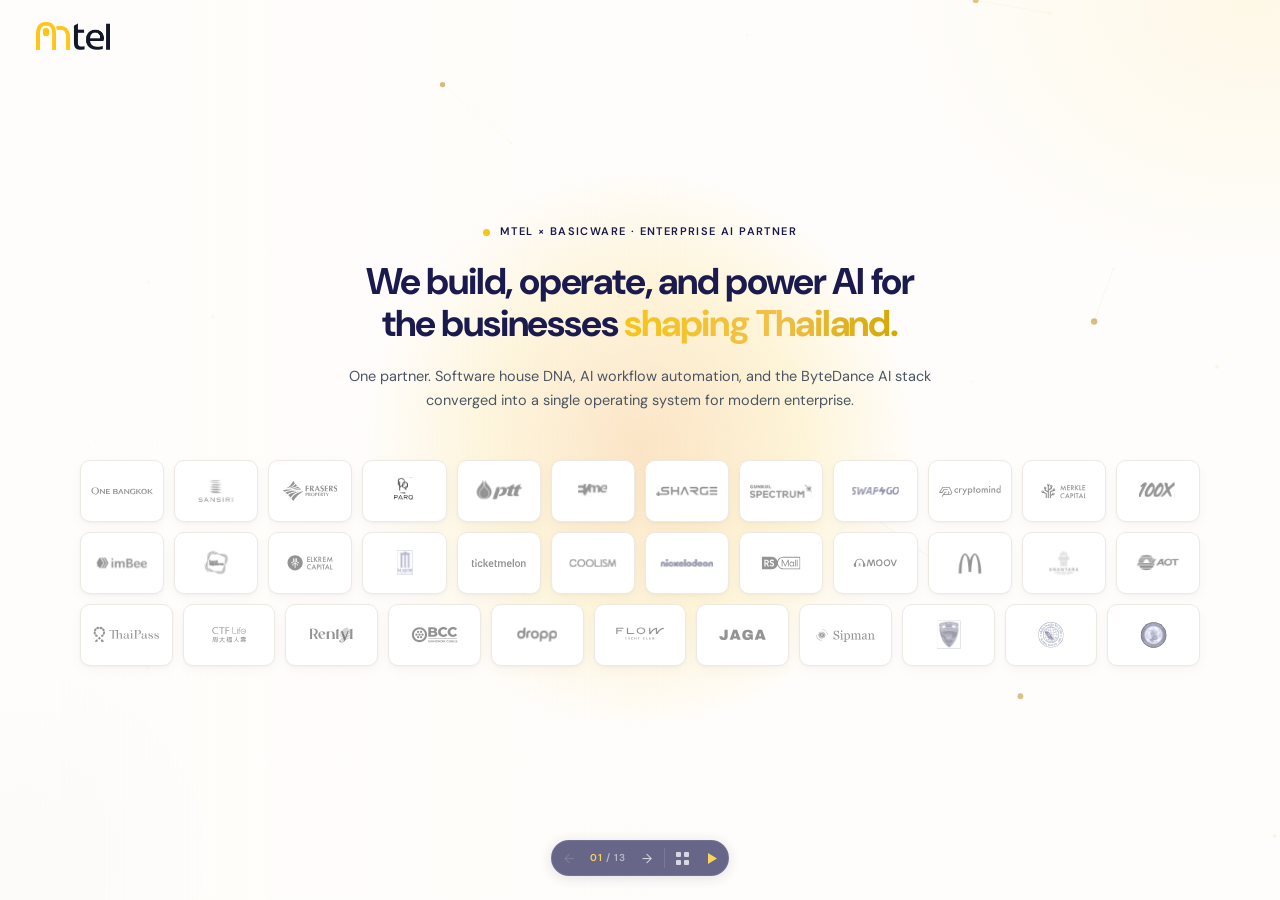
==== commit 41fa2349: "Change stats layout to horizontal 3-column grid Converted stats from 2-column layout to 3-column lon" ====
--- a/mtel-pitch.html
+++ b/mtel-pitch.html
@@ -278,10 +278,10 @@
     mask-image: radial-gradient(ellipse 75% 80% at 50% 50%, black 40%, transparent 75%);
     -webkit-mask-image: radial-gradient(ellipse 75% 80% at 50% 50%, black 40%, transparent 75%);
   }
-  .data-stats { display: grid; grid-template-columns: 1fr 1fr; gap: 0; border-top: 1px solid var(--line); padding-top: 0; max-width: 100%; }
-  .data-stat { padding: 20px 24px 20px 0; border-bottom: 1px solid var(--line); }
-  .data-stat:nth-child(even) { padding-left: 24px; border-left: 1px solid var(--line); padding-right: 0; }
-  .data-stat:last-child { border-bottom: none; }
+  .data-stats { display: grid; grid-template-columns: 1fr 1fr 1fr; gap: 0; border-top: 1px solid var(--line); padding-top: 0; max-width: 100%; }
+  .data-stat { padding: 20px 24px 20px 0; border-right: 1px solid var(--line); }
+  .data-stat:nth-child(3n) { padding-right: 0; border-right: none; }
+  .data-stat:last-child { border-right: none; }
   .data-stat-num { font-family: var(--serif); font-weight: bold; font-size: clamp(32px, 3.5vw, 52px); color: var(--navy); line-height: 1; letter-spacing: -2px; margin-bottom: 8px; }
   .data-stat-label { font-size: 12px; line-height: 1.55; color: var(--body); max-width: 220px; }
   .data-tech-row { display: flex; gap: 32px; align-items: center; margin-top: 28px; padding-top: 28px; border-top: 1px solid var(--line); flex-wrap: wrap; }
@@ -605,7 +605,8 @@
     .container { padding: 0 32px; }
     .cta-grid { grid-template-columns: 1fr; gap: 40px; }
     .cta-actions { align-items: flex-start; }
-    .who-pillars, .process-steps, .case-grid, .data-stats, .outcomes-grid, .pricing-factors { grid-template-columns: 1fr 1fr; }
+    .who-pillars, .process-steps, .case-grid, .outcomes-grid, .pricing-factors { grid-template-columns: 1fr 1fr; }
+    .data-stats { grid-template-columns: 1fr 1fr 1fr; }
     .stack-cols { grid-template-columns: 1fr; }
     .ways-grid-3 { grid-template-columns: 1fr 1fr; }
     .stack-col { border-right: none; border-bottom: 1px solid var(--line); }
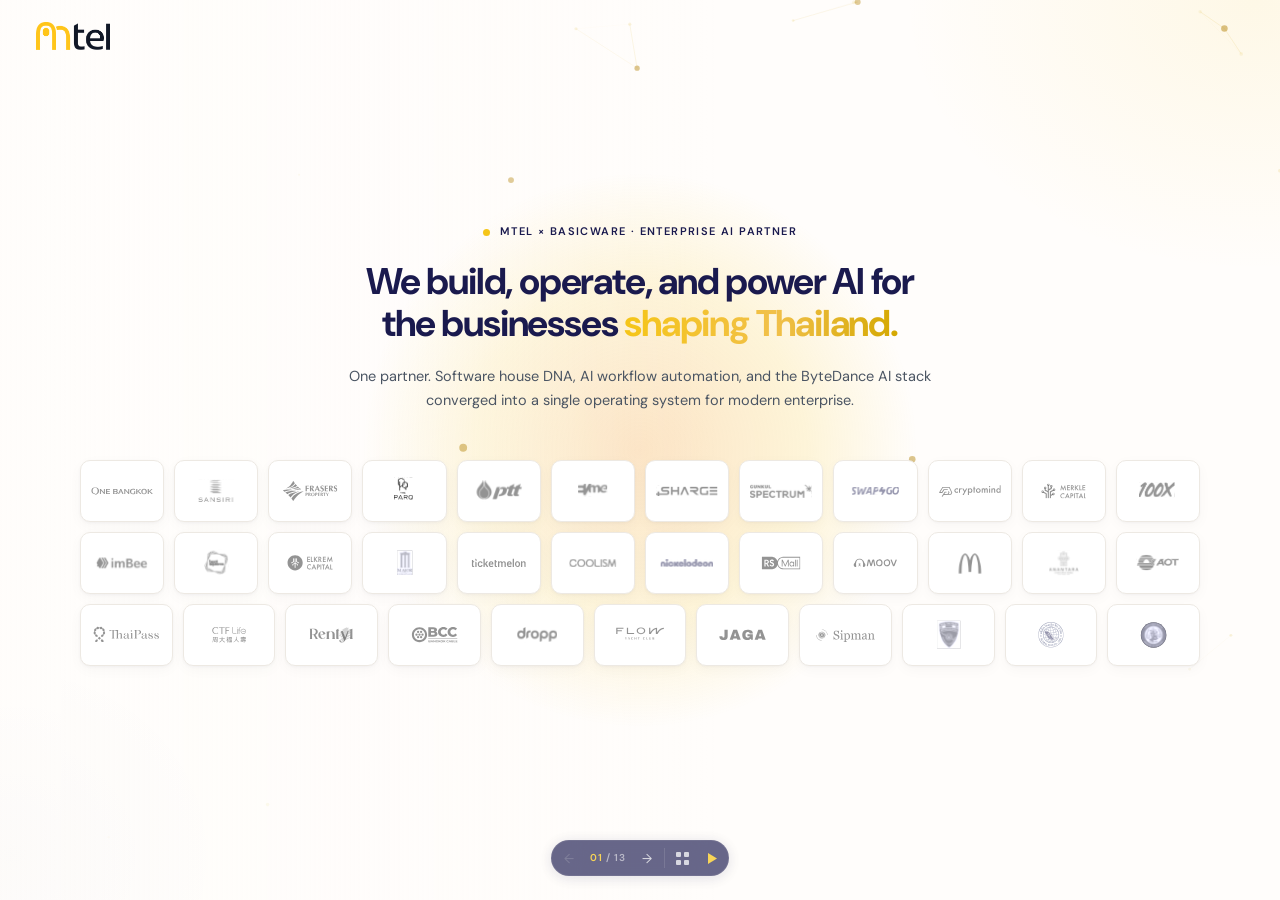
==== commit afb0bfd1: "Improve spacing in stats section Increased padding from 20px to 32px and added proper left padding f" ====
--- a/mtel-pitch.html
+++ b/mtel-pitch.html
@@ -278,12 +278,14 @@
     mask-image: radial-gradient(ellipse 75% 80% at 50% 50%, black 40%, transparent 75%);
     -webkit-mask-image: radial-gradient(ellipse 75% 80% at 50% 50%, black 40%, transparent 75%);
   }
-  .data-stats { display: grid; grid-template-columns: 1fr 1fr 1fr; gap: 0; border-top: 1px solid var(--line); padding-top: 0; max-width: 100%; }
-  .data-stat { padding: 20px 24px 20px 0; border-right: 1px solid var(--line); }
+  .data-stats { display: grid; grid-template-columns: 1fr 1fr 1fr; gap: 0; border-top: 1px solid var(--line); padding-top: 32px; max-width: 100%; }
+  .data-stat { padding: 0 32px 32px 0; border-right: 1px solid var(--line); }
   .data-stat:nth-child(3n) { padding-right: 0; border-right: none; }
+  .data-stat:nth-child(2) { padding-left: 32px; }
+  .data-stat:nth-child(3) { padding-left: 32px; }
   .data-stat:last-child { border-right: none; }
-  .data-stat-num { font-family: var(--serif); font-weight: bold; font-size: clamp(32px, 3.5vw, 52px); color: var(--navy); line-height: 1; letter-spacing: -2px; margin-bottom: 8px; }
-  .data-stat-label { font-size: 12px; line-height: 1.55; color: var(--body); max-width: 220px; }
+  .data-stat-num { font-family: var(--serif); font-weight: bold; font-size: clamp(32px, 3.5vw, 52px); color: var(--navy); line-height: 1; letter-spacing: -2px; margin-bottom: 12px; }
+  .data-stat-label { font-size: 12px; line-height: 1.6; color: var(--body); max-width: 220px; }
   .data-tech-row { display: flex; gap: 32px; align-items: center; margin-top: 28px; padding-top: 28px; border-top: 1px solid var(--line); flex-wrap: wrap; }
   .data-tech-label { font-size: 10px; letter-spacing: 1.4px; font-weight: 600; color: var(--meta); }
   .data-tech-brand { font-family: var(--serif); font-weight: bold; font-size: 18px; color: var(--navy); letter-spacing: -0.5px; }
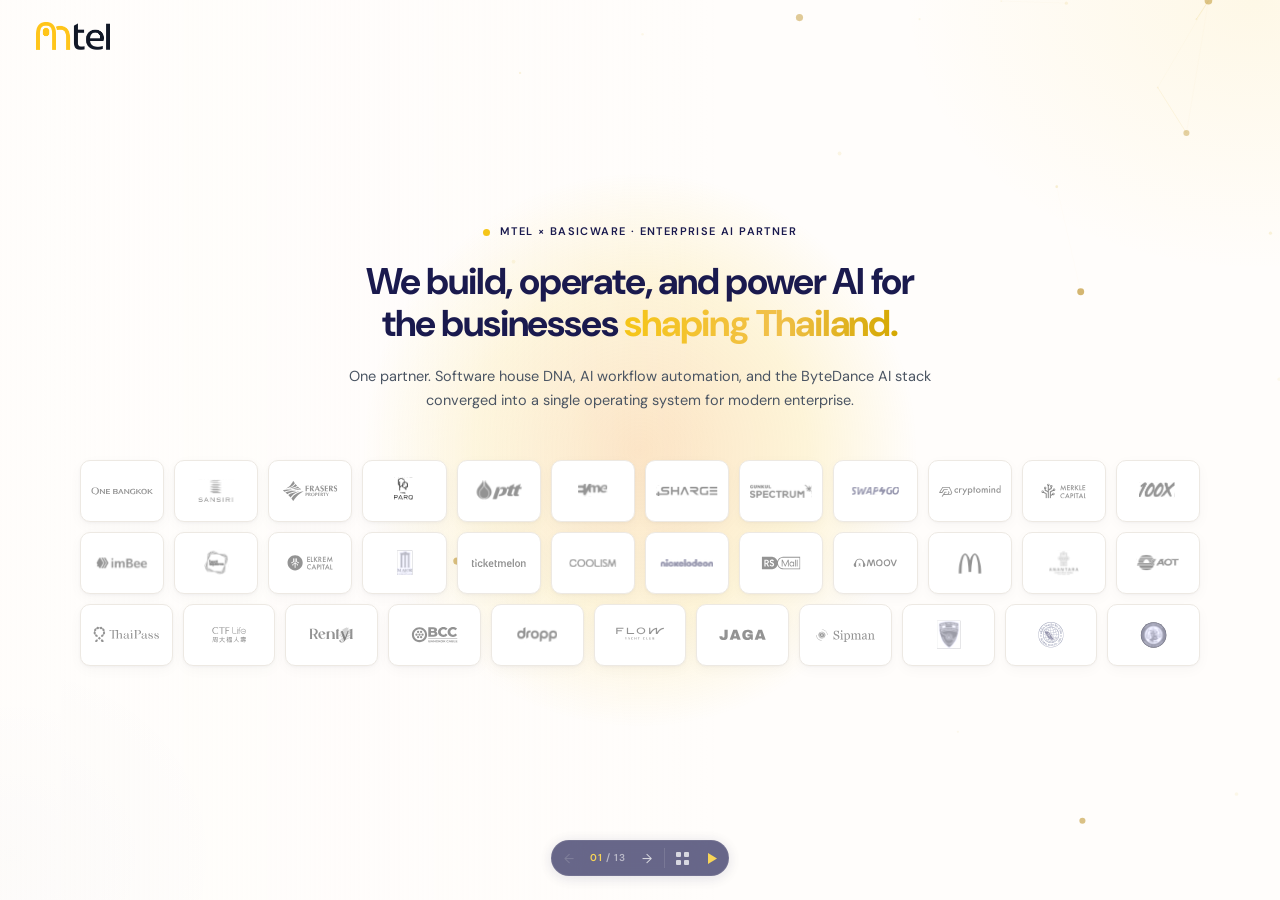
==== commit ee90c280: "Update slide 4 text casing: mtel to Mtel Changed "mtel" to "Mtel" in the Exclusivity slide for consi" ====
--- a/mtel-pitch.html
+++ b/mtel-pitch.html
@@ -812,7 +812,7 @@
         <div class="inner reveal">
           <div class="lock">🔐</div>
           <h2>BytePlus doesn't<br/>sell to <strong>everyone.</strong></h2>
-          <p class="lede-large">They choose their partners. In Thailand, that partner is <strong style="color:var(--navy);">mtel</strong>.</p>
+          <p class="lede-large">They choose their partners. In Thailand, that partner is <strong style="color:var(--navy);">Mtel</strong>.</p>
           <p class="lede-large" style="margin-top:14px;">No reseller marketplace. No procurement portal. You are among the first companies in Thailand with access to this stack.</p>
           <p class="small">Exclusive Thailand partnership · BytePlus Enterprise</p>
         </div>
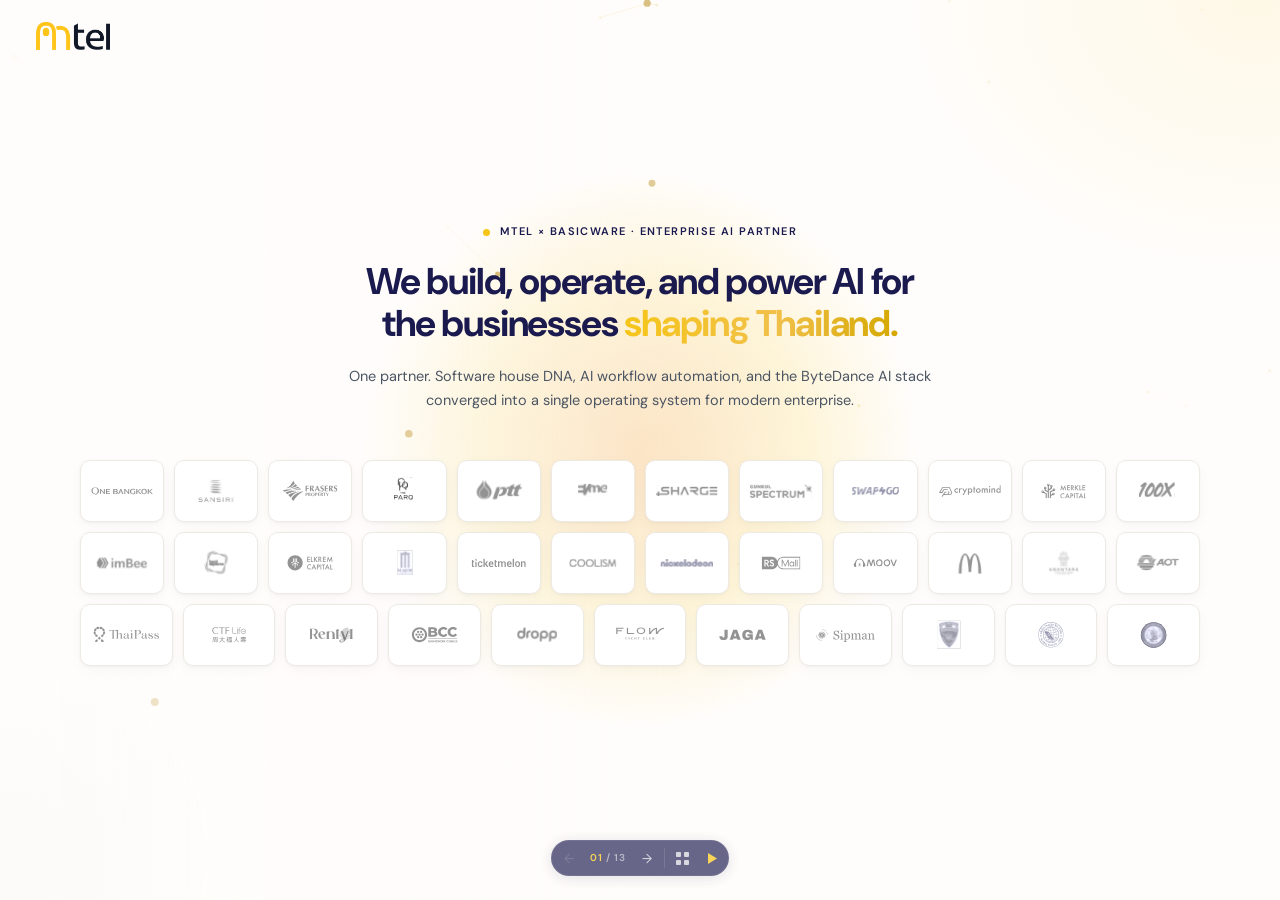
==== commit a6a23b20: "Redesign slide 4 Exclusivity with new visual style Updated slide with BytePlus logo at top, restruct" ====
--- a/mtel-pitch.html
+++ b/mtel-pitch.html
@@ -296,11 +296,14 @@
   .exclusivity { background: var(--white); }
   .exclusivity section { justify-content: center; }
   .exclusivity .inner { text-align: center; max-width: 820px; margin: 0 auto; }
-  .exclusivity .lock { width: 52px; height: 52px; background: var(--yellow); border-radius: 50%; display: inline-flex; align-items: center; justify-content: center; margin-bottom: 28px; font-size: 22px; }
-  .exclusivity h2 { font-size: clamp(32px, 4vw, 56px); line-height: 1.08; letter-spacing: -1.5px; margin-bottom: 24px; }
+  .exclusivity-logo { margin-bottom: 40px; height: 120px; display: flex; align-items: center; justify-content: center; }
+  .exclusivity-logo-img { height: 100px; width: auto; }
+  .exclusivity-brand { font-family: var(--serif); font-weight: bold; color: var(--navy); }
+  .exclusivity h2 { font-size: clamp(32px, 4vw, 56px); line-height: 1.08; letter-spacing: -1.5px; margin-bottom: 32px; }
   .exclusivity h2 strong { color: var(--yellow); font-style: italic; }
-  .exclusivity .lede-large { font-size: 17px; line-height: 1.65; color: var(--body); margin: 0 auto 16px; }
-  .exclusivity .small { font-size: 12px; color: var(--meta); letter-spacing: 0.5px; margin-top: 24px; }
+  .exclusivity .lede-large { font-size: 17px; line-height: 1.65; color: var(--body); margin: 0 auto 14px; }
+  .exclusivity-badge { margin-top: 48px; padding: 14px 28px; border: 1.5px solid #1e3a8a; border-radius: 28px; display: inline-block; }
+  .exclusivity-badge span { font-size: 14px; font-weight: 500; color: #1e3a8a; letter-spacing: 0.3px; }
 
   /* ============ SLIDE: THE STACK ============ */
   .stack { background: var(--off-white); }
@@ -810,11 +813,16 @@
     <section>
       <div class="container">
         <div class="inner reveal">
-          <div class="lock">🔐</div>
-          <h2>BytePlus doesn't<br/>sell to <strong>everyone.</strong></h2>
+          <div class="exclusivity-logo">
+            <img src="assets/byteplus.png" alt="BytePlus" class="exclusivity-logo-img">
+          </div>
+          <h2><span class="exclusivity-brand">BytePlus</span><br/>Doesn't sell to <strong>everyone.</strong></h2>
           <p class="lede-large">They choose their partners. In Thailand, that partner is <strong style="color:var(--navy);">Mtel</strong>.</p>
-          <p class="lede-large" style="margin-top:14px;">No reseller marketplace. No procurement portal. You are among the first companies in Thailand with access to this stack.</p>
-          <p class="small">Exclusive Thailand partnership · BytePlus Enterprise</p>
+          <p class="lede-large">No reseller marketplace. No procurement portal.</p>
+          <p class="lede-large">You are among the first companies in Thailand with access to this stack.</p>
+          <div class="exclusivity-badge">
+            <span>Exclusive Thailand partnership · BytePlus Enterprise</span>
+          </div>
         </div>
       </div>
     </section>
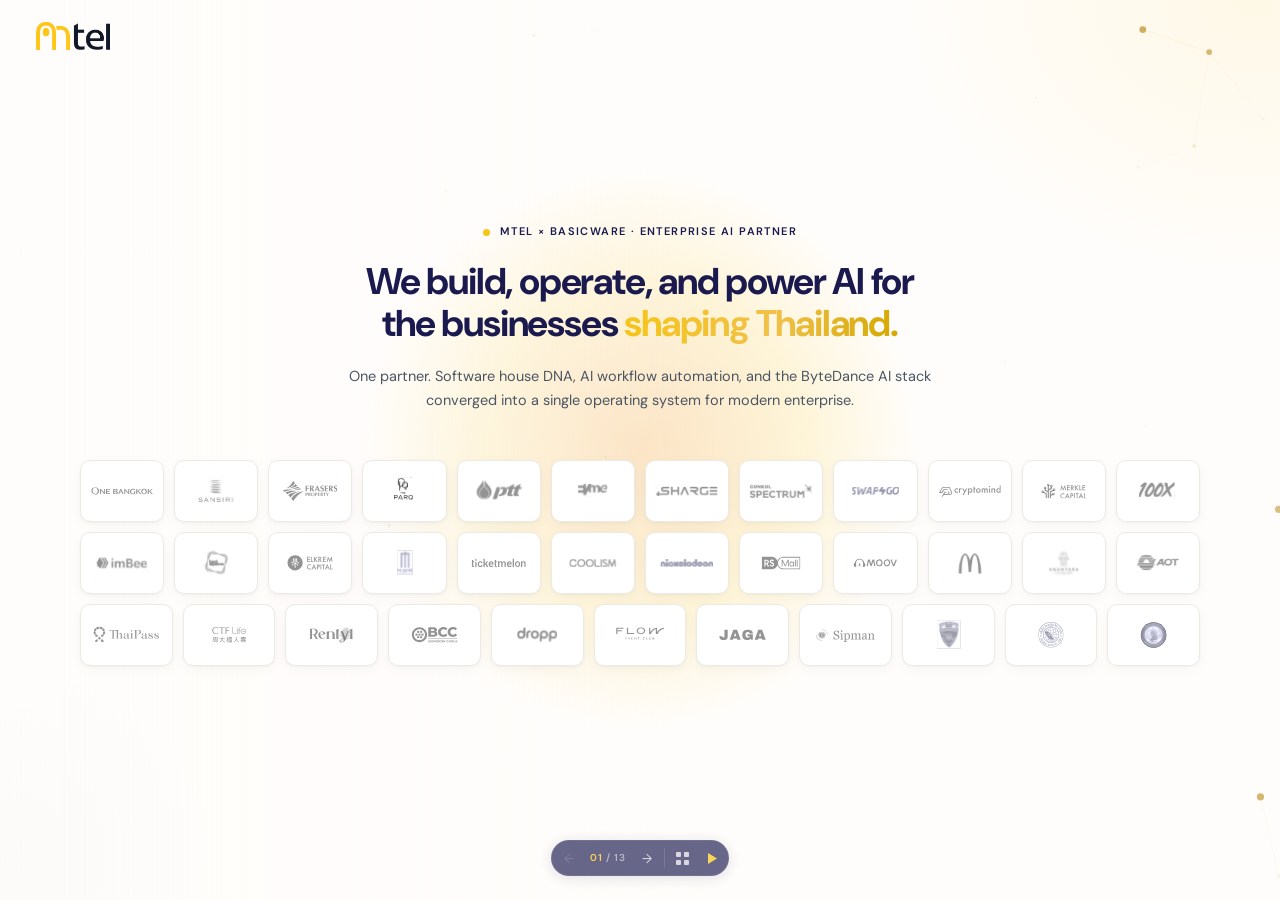
==== commit ef262d04: "Revert slide 4 to previous design Restored the original Exclusivity slide layout with the lock emoji" ====
--- a/mtel-pitch.html
+++ b/mtel-pitch.html
@@ -296,14 +296,11 @@
   .exclusivity { background: var(--white); }
   .exclusivity section { justify-content: center; }
   .exclusivity .inner { text-align: center; max-width: 820px; margin: 0 auto; }
-  .exclusivity-logo { margin-bottom: 40px; height: 120px; display: flex; align-items: center; justify-content: center; }
-  .exclusivity-logo-img { height: 100px; width: auto; }
-  .exclusivity-brand { font-family: var(--serif); font-weight: bold; color: var(--navy); }
-  .exclusivity h2 { font-size: clamp(32px, 4vw, 56px); line-height: 1.08; letter-spacing: -1.5px; margin-bottom: 32px; }
+  .exclusivity .lock { width: 52px; height: 52px; background: var(--yellow); border-radius: 50%; display: inline-flex; align-items: center; justify-content: center; margin-bottom: 28px; font-size: 22px; }
+  .exclusivity h2 { font-size: clamp(32px, 4vw, 56px); line-height: 1.08; letter-spacing: -1.5px; margin-bottom: 24px; }
   .exclusivity h2 strong { color: var(--yellow); font-style: italic; }
-  .exclusivity .lede-large { font-size: 17px; line-height: 1.65; color: var(--body); margin: 0 auto 14px; }
-  .exclusivity-badge { margin-top: 48px; padding: 14px 28px; border: 1.5px solid #1e3a8a; border-radius: 28px; display: inline-block; }
-  .exclusivity-badge span { font-size: 14px; font-weight: 500; color: #1e3a8a; letter-spacing: 0.3px; }
+  .exclusivity .lede-large { font-size: 17px; line-height: 1.65; color: var(--body); margin: 0 auto 16px; }
+  .exclusivity .small { font-size: 12px; color: var(--meta); letter-spacing: 0.5px; margin-top: 24px; }
 
   /* ============ SLIDE: THE STACK ============ */
   .stack { background: var(--off-white); }
@@ -813,16 +810,11 @@
     <section>
       <div class="container">
         <div class="inner reveal">
-          <div class="exclusivity-logo">
-            <img src="assets/byteplus.png" alt="BytePlus" class="exclusivity-logo-img">
-          </div>
-          <h2><span class="exclusivity-brand">BytePlus</span><br/>Doesn't sell to <strong>everyone.</strong></h2>
+          <div class="lock">🔐</div>
+          <h2>BytePlus doesn't<br/>sell to <strong>everyone.</strong></h2>
           <p class="lede-large">They choose their partners. In Thailand, that partner is <strong style="color:var(--navy);">Mtel</strong>.</p>
-          <p class="lede-large">No reseller marketplace. No procurement portal.</p>
-          <p class="lede-large">You are among the first companies in Thailand with access to this stack.</p>
-          <div class="exclusivity-badge">
-            <span>Exclusive Thailand partnership · BytePlus Enterprise</span>
-          </div>
+          <p class="lede-large" style="margin-top:14px;">No reseller marketplace. No procurement portal. You are among the first companies in Thailand with access to this stack.</p>
+          <p class="small">Exclusive Thailand partnership · BytePlus Enterprise</p>
         </div>
       </div>
     </section>
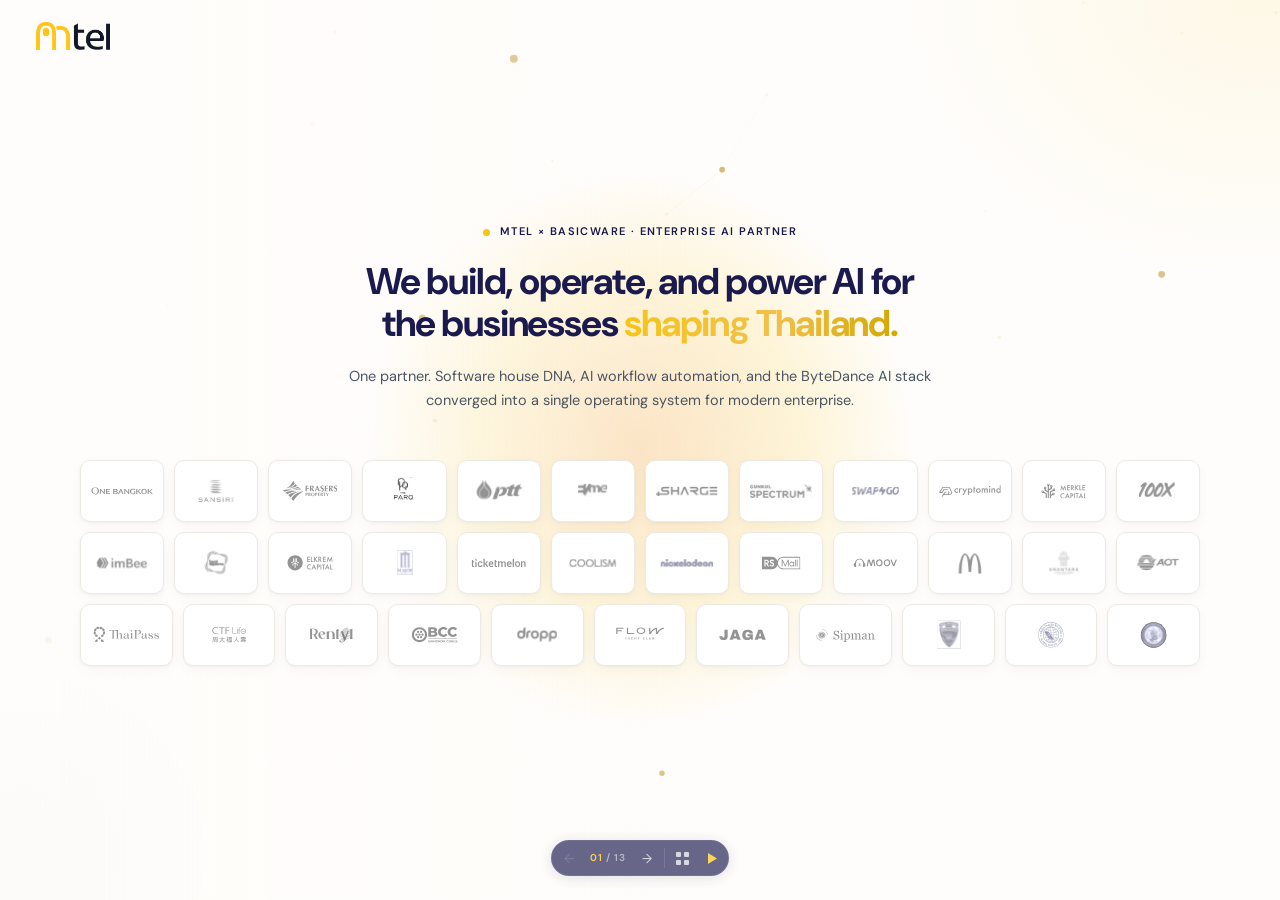
==== commit 8b6bbc21: "Redesign Slide 04 (Exclusivity) and Slide 06 (Business Outcomes) - Slide 04: Replace lock emoji with" ====
--- a/mtel-pitch.html
+++ b/mtel-pitch.html
@@ -6,7 +6,7 @@
 <title>mtel · We build, operate, and power AI for the businesses shaping Thailand</title>
 <link rel="preconnect" href="https://fonts.googleapis.com">
 <link rel="preconnect" href="https://fonts.gstatic.com" crossorigin>
-<link href="https://fonts.googleapis.com/css2?family=DM+Sans:wght@400;500;600;700&display=swap" rel="stylesheet">
+<link href="https://fonts.googleapis.com/css2?family=DM+Sans:wght@300;400;500;600;700&display=swap" rel="stylesheet">
 <style>
   :root {
     --navy: #1a1a4e;
@@ -293,14 +293,20 @@
   .data-tech-logo:hover { transform: scale(1.1); filter: brightness(1.15); }
 
   /* ============ SLIDE: EXCLUSIVITY ============ */
-  .exclusivity { background: var(--white); }
+  .exclusivity { background: radial-gradient(ellipse at 0% 100%, rgba(168, 148, 220, 0.28) 0%, transparent 55%), radial-gradient(ellipse at 100% 0%, rgba(168, 148, 220, 0.12) 0%, transparent 45%), var(--white); }
   .exclusivity section { justify-content: center; }
-  .exclusivity .inner { text-align: center; max-width: 820px; margin: 0 auto; }
-  .exclusivity .lock { width: 52px; height: 52px; background: var(--yellow); border-radius: 50%; display: inline-flex; align-items: center; justify-content: center; margin-bottom: 28px; font-size: 22px; }
-  .exclusivity h2 { font-size: clamp(32px, 4vw, 56px); line-height: 1.08; letter-spacing: -1.5px; margin-bottom: 24px; }
+  .exclusivity .inner { text-align: center; max-width: 760px; margin: 0 auto; display: flex; flex-direction: column; align-items: center; gap: 0; }
+  .excl-illustration { margin-bottom: 20px; }
+  .excl-illustration img { height: 190px; width: auto; object-fit: contain; }
+  .excl-brand { margin-bottom: 18px; }
+  .excl-byteplus-logo { height: 34px; width: auto; object-fit: contain; }
+  .exclusivity h2 { font-size: clamp(30px, 3.8vw, 52px); line-height: 1.08; letter-spacing: -1.5px; margin-bottom: 18px; }
   .exclusivity h2 strong { color: var(--yellow); font-style: italic; }
-  .exclusivity .lede-large { font-size: 17px; line-height: 1.65; color: var(--body); margin: 0 auto 16px; }
-  .exclusivity .small { font-size: 12px; color: var(--meta); letter-spacing: 0.5px; margin-top: 24px; }
+  .excl-body { margin-bottom: 4px; }
+  .excl-body p { font-size: 16px; line-height: 1.65; color: var(--body); margin-bottom: 10px; }
+  .excl-body p:last-child { margin-bottom: 0; }
+  .excl-body strong { color: var(--navy); }
+  .excl-badge { display: inline-block; border: 1.5px solid rgba(59, 130, 246, 0.55); border-radius: 999px; padding: 11px 28px; font-size: 13px; font-weight: 600; color: rgb(59, 130, 246); letter-spacing: 0.3px; margin-top: 22px; }
 
   /* ============ SLIDE: THE STACK ============ */
   .stack { background: var(--off-white); }
@@ -342,17 +348,28 @@
   .process-step li::before { content: '→'; color: var(--yellow); font-weight: bold; font-size: 11px; line-height: 1.5; }
 
   /* ============ SLIDE: OUTCOMES ============ */
-  .outcomes { background: var(--navy); color: var(--white); }
-  .outcomes .eyebrow { color: var(--yellow); }
-  .outcomes .eyebrow::before { background: var(--yellow); }
-  .outcomes h2 { color: var(--white); font-size: clamp(28px, 3.2vw, 48px); line-height: 1.1; letter-spacing: -1.2px; margin-bottom: 40px; }
-  .outcomes-grid { display: grid; grid-template-columns: repeat(3, 1fr); }
-  .outcome-cell { padding: 28px 24px; border-right: 1px solid rgba(255,255,255,0.12); border-bottom: 1px solid rgba(255,255,255,0.12); }
-  .outcome-cell:nth-child(3n) { border-right: none; }
-  .outcome-cell:nth-last-child(-n+3) { border-bottom: none; }
-  .outcome-cell .label { font-size: 12px; color: rgba(255,255,255,0.55); margin-bottom: 10px; }
-  .outcome-cell .value { font-family: var(--serif); font-weight: bold; font-size: clamp(32px, 3vw, 44px); color: var(--yellow); line-height: 1; letter-spacing: -1.2px; margin-bottom: 10px; }
-  .outcome-cell .desc { font-size: 12px; color: rgba(255,255,255,0.65); line-height: 1.5; }
+  .outcomes { background: radial-gradient(ellipse 55% 45% at 78% 8%, #f8ff80 0%, transparent 55%), radial-gradient(ellipse 50% 45% at 15% 85%, #fffae0 0%, transparent 50%), radial-gradient(ellipse 45% 42% at 65% 80%, #ffdece 0%, transparent 50%), #ffffff; }
+  .outcomes .eyebrow { color: var(--navy); }
+  .outcomes .eyebrow::before { background: var(--navy); }
+  .outcomes h2 { color: var(--navy); font-size: clamp(28px, 3.2vw, 46px); line-height: 1.1; letter-spacing: -1.2px; margin-bottom: 0; }
+  .outcomes h2 .accent { color: #E8A020; font-weight: 700; font-style: normal; }
+  .outcomes section { align-items: center; }
+  .outcomes-layout { display: grid; grid-template-columns: 380px 1fr; gap: 48px; align-items: center; }
+  .outcomes-left .eyebrow { margin-bottom: 16px; }
+  .outcomes-cards { display: flex; align-items: flex-start; }
+  .outcomes-col { display: flex; flex-direction: column; flex: 0 0 auto; }
+  .outcomes-col:nth-child(2) { margin-top: 55px; margin-left: -38px; }
+  .outcomes-col:nth-child(3) { margin-top: 110px; margin-left: -38px; }
+  .outcome-card { position: relative; width: 240px; min-height: 200px; padding: 28px 28px 60px 28px; box-sizing: border-box; display: flex; flex-direction: column; justify-content: flex-start; overflow: hidden; transition: transform 0.25s ease; cursor: pointer; }
+  .outcome-card::before { content: ''; position: absolute; inset: 0; background: #fff; clip-path: polygon(0% 0%, 75% 0%, 100% 25%, 100% 100%, 25% 100%, 0% 75%); filter: drop-shadow(0 4px 16px rgba(0,0,0,0.07)); z-index: 0; transition: filter 0.25s ease; }
+  .outcome-card > * { position: relative; z-index: 1; }
+  .outcome-card + .outcome-card { margin-top: -15px; }
+  .outcome-card:hover { z-index: 5; transform: translateY(-4px); }
+  .outcome-card:hover::before { filter: drop-shadow(3px 0 0 #E8A020) drop-shadow(-3px 0 0 #E8A020) drop-shadow(0 3px 0 #E8A020) drop-shadow(0 -3px 0 #E8A020) drop-shadow(3px 3px 0 #E8A020) drop-shadow(-3px -3px 0 #E8A020) drop-shadow(3px -3px 0 #E8A020) drop-shadow(-3px 3px 0 #E8A020); }
+  .outcome-card-prefix { font-size: 13px; font-weight: 300; color: #888; margin-bottom: 4px; }
+  .outcome-card-num { font-size: 52px; font-weight: 300; letter-spacing: -1.5px; color: #1a1f3c; line-height: 1; margin-bottom: 8px; white-space: nowrap; }
+  .outcome-card-title { font-size: 15px; font-weight: 700; color: #1a1f3c; margin-bottom: 8px; }
+  .outcome-card-desc { font-size: 13px; font-weight: 400; line-height: 1.45; color: #555; }
 
   /* ============ SLIDE: INDUSTRIES ============ */
   .industries { background: var(--white); }
@@ -625,7 +642,8 @@
   @media (max-width: 640px) {
     .container { padding: 0 20px; }
     .slide-logo { left: 20px; top: 16px; }
-    .who-pillars, .process-steps, .case-grid, .data-stats, .outcomes-grid, .pricing-factors { grid-template-columns: 1fr; }
+    .who-pillars, .process-steps, .case-grid, .data-stats, .outcomes-cards, .pricing-factors { grid-template-columns: 1fr; }
+    .outcomes-layout { grid-template-columns: 1fr; }
     .outcome-grid { grid-template-columns: 1fr; }
     .outcome-col { border-right: none; border-bottom: 1px solid var(--line); }
     .logo-grid { grid-template-columns: repeat(3, 1fr); }
@@ -810,11 +828,18 @@
     <section>
       <div class="container">
         <div class="inner reveal">
-          <div class="lock">🔐</div>
-          <h2>BytePlus doesn't<br/>sell to <strong>everyone.</strong></h2>
-          <p class="lede-large">They choose their partners. In Thailand, that partner is <strong style="color:var(--navy);">Mtel</strong>.</p>
-          <p class="lede-large" style="margin-top:14px;">No reseller marketplace. No procurement portal. You are among the first companies in Thailand with access to this stack.</p>
-          <p class="small">Exclusive Thailand partnership · BytePlus Enterprise</p>
+          <div class="excl-illustration">
+            <img src="assets/byteplus-stack-3d.png" alt="BytePlus stack illustration">
+          </div>
+          <div class="excl-brand">
+            <img src="assets/byteplus.png" alt="BytePlus" class="excl-byteplus-logo">
+          </div>
+          <h2>Doesn't sell to <strong>everyone.</strong></h2>
+          <div class="excl-body">
+            <p>They choose their partners. In Thailand, that partner is <strong>Mtel.</strong><br>No reseller marketplace. No procurement portal.</p>
+            <p>You are among the first companies in Thailand with access to this stack.</p>
+          </div>
+          <div class="excl-badge">Exclusive Thailand partnership &nbsp;|&nbsp; BytePlus Enterprise</div>
         </div>
       </div>
     </section>
@@ -880,43 +905,58 @@
   </div>
 
   <!-- SLIDE 6: OUTCOMES -->
-  <div class="slide outcomes" data-state="future" data-logo="inv">
-    <section class="top-align">
+  <!-- SLIDE 6: OUTCOMES -->
+  <div class="slide outcomes" data-state="future" data-logo="dark">
+    <section>
       <div class="container">
-        <div class="reveal">
-          <div class="eyebrow">business outcomes</div>
-          <h2>What changes when AI <span class="accent">becomes operational.</span></h2>
-        </div>
-        <div class="outcomes-grid">
-          <div class="outcome-cell reveal">
-            <div class="label">Reduction in workload</div>
-            <div class="value">30–80%</div>
-            <div class="desc">Hours freed from repetitive, low-value tasks, redirected to strategy.</div>
-          </div>
-          <div class="outcome-cell reveal">
-            <div class="label">Lower operational cost</div>
-            <div class="value">20–68%</div>
-            <div class="desc">Fewer handoffs, less rework, right-sized AI infrastructure.</div>
-          </div>
-          <div class="outcome-cell reveal">
-            <div class="label">Faster operations</div>
-            <div class="value">3–5×</div>
-            <div class="desc">Approvals, reporting, and response cycles that used to take days.</div>
-          </div>
-          <div class="outcome-cell reveal">
-            <div class="label">Increased visibility</div>
-            <div class="value">100%</div>
-            <div class="desc">Real-time dashboards across workflows so leadership sees what's happening, live.</div>
-          </div>
-          <div class="outcome-cell reveal">
-            <div class="label">Faster response time</div>
-            <div class="value">&lt;2 min</div>
-            <div class="desc">AI-powered support and internal triage eliminate queue times.</div>
-          </div>
-          <div class="outcome-cell reveal">
-            <div class="label">Average payback period</div>
-            <div class="value">3 mo.</div>
-            <div class="desc">Most enterprise engagements deliver 5–10× first-year ROI.</div>
+        <div class="outcomes-layout">
+          <div class="outcomes-left reveal">
+            <div class="eyebrow">business outcomes</div>
+            <h2>What changes when AI <span class="accent">becomes operational.</span></h2>
+          </div>
+          <div class="outcomes-cards">
+            <div class="outcomes-col">
+              <div class="outcome-card reveal">
+                <div class="outcome-card-prefix">Up to</div>
+                <div class="outcome-card-num" data-target="80" data-format="percent-range" data-prefix="30–">30–80%</div>
+                <div class="outcome-card-title">Reduction in workload</div>
+                <div class="outcome-card-desc">Hours freed from repetitive, low-value tasks, redirected to strategy.</div>
+              </div>
+              <div class="outcome-card reveal">
+                <div class="outcome-card-prefix">Complete</div>
+                <div class="outcome-card-num" data-target="100" data-format="percent">100%</div>
+                <div class="outcome-card-title">Increased visibility</div>
+                <div class="outcome-card-desc">Real-time dashboards across workflows so leadership sees what's happening, live.</div>
+              </div>
+            </div>
+            <div class="outcomes-col">
+              <div class="outcome-card reveal">
+                <div class="outcome-card-prefix">Up to</div>
+                <div class="outcome-card-num" data-target="68" data-format="percent-range" data-prefix="20–">20–68%</div>
+                <div class="outcome-card-title">Lower operational cost</div>
+                <div class="outcome-card-desc">Fewer handoffs, less rework, right-sized AI infrastructure.</div>
+              </div>
+              <div class="outcome-card reveal">
+                <div class="outcome-card-prefix">Under</div>
+                <div class="outcome-card-num" data-target="2" data-format="minutes">&lt;2 min</div>
+                <div class="outcome-card-title">Faster response time</div>
+                <div class="outcome-card-desc">AI-powered support and internal triage eliminate queue times.</div>
+              </div>
+            </div>
+            <div class="outcomes-col">
+              <div class="outcome-card reveal">
+                <div class="outcome-card-prefix">Around</div>
+                <div class="outcome-card-num" data-target="5" data-format="multiplier-range" data-prefix="3–">3–5×</div>
+                <div class="outcome-card-title">Faster operations</div>
+                <div class="outcome-card-desc">Approvals, reporting, and response cycles that used to take days.</div>
+              </div>
+              <div class="outcome-card reveal">
+                <div class="outcome-card-prefix">Around</div>
+                <div class="outcome-card-num" data-target="3" data-format="months">3 mo.</div>
+                <div class="outcome-card-title">Average payback period</div>
+                <div class="outcome-card-desc">Most enterprise engagements deliver 5–10× first-year ROI.</div>
+              </div>
+            </div>
           </div>
         </div>
       </div>
@@ -1323,6 +1363,16 @@
           el.textContent = millions + 'M+';
         } else if (format === 'ordinal') {
           el.textContent = '#' + current;
+        } else if (format === 'percent-range') {
+          el.textContent = (el.dataset.prefix || '') + current + '%';
+        } else if (format === 'percent') {
+          el.textContent = current + '%';
+        } else if (format === 'multiplier-range') {
+          el.textContent = (el.dataset.prefix || '') + current + '×';
+        } else if (format === 'minutes') {
+          el.textContent = '<' + current + ' min';
+        } else if (format === 'months') {
+          el.textContent = current + ' mo.';
         }
 
         if (progress < 1) {
@@ -1338,8 +1388,11 @@
     slide.querySelectorAll('.reveal').forEach((el, i) => {
       setTimeout(() => {
         el.classList.add('visible');
-        // Trigger stat animation if this is the stats container
+        // Trigger stat animation if this is the stats container or an outcome card
         if (el.classList.contains('data-stats')) {
+          animateStatNumbers(el);
+        }
+        if (el.classList.contains('outcome-card') && el.querySelector('[data-target]')) {
           animateStatNumbers(el);
         }
       }, i * 55);
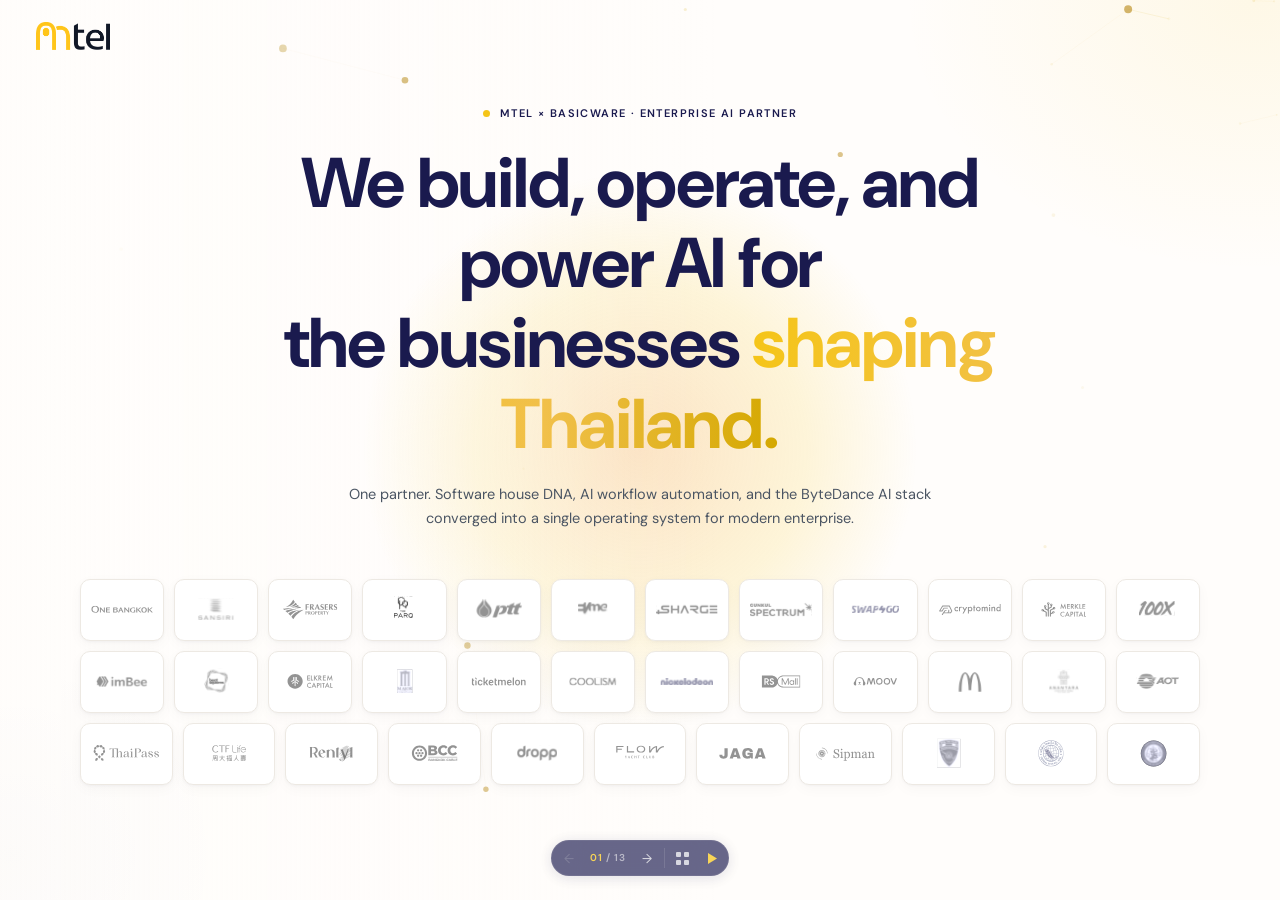
==== commit 1ad6dc77: "Add interactive demo slides and refine outcomes/pillars slides - Add Slide 08 "Create Faster" with t" ====
--- a/mtel-pitch.html
+++ b/mtel-pitch.html
@@ -156,7 +156,7 @@
     display: flex; flex-direction: column; gap: 20px;
   }
   .hero h1 {
-    font-size: clamp(26px, 2.9vw, 42px); line-height: 1.14;
+    font-size: clamp(48px, 5.5vw, 72px); line-height: 1.14;
     letter-spacing: -1.2px; margin-bottom: 18px;
   }
   /* Gradient highlight for "shaping Thailand." in the hero only */
@@ -354,22 +354,22 @@
   .outcomes h2 { color: var(--navy); font-size: clamp(28px, 3.2vw, 46px); line-height: 1.1; letter-spacing: -1.2px; margin-bottom: 0; }
   .outcomes h2 .accent { color: #E8A020; font-weight: 700; font-style: normal; }
   .outcomes section { align-items: center; }
-  .outcomes-layout { display: grid; grid-template-columns: 380px 1fr; gap: 48px; align-items: center; }
+  .outcomes-layout { display: grid; grid-template-columns: 320px 1fr; gap: 48px; align-items: center; }
   .outcomes-left .eyebrow { margin-bottom: 16px; }
-  .outcomes-cards { display: flex; align-items: flex-start; }
-  .outcomes-col { display: flex; flex-direction: column; flex: 0 0 auto; }
-  .outcomes-col:nth-child(2) { margin-top: 55px; margin-left: -38px; }
-  .outcomes-col:nth-child(3) { margin-top: 110px; margin-left: -38px; }
-  .outcome-card { position: relative; width: 240px; min-height: 200px; padding: 28px 28px 60px 28px; box-sizing: border-box; display: flex; flex-direction: column; justify-content: flex-start; overflow: hidden; transition: transform 0.25s ease; cursor: pointer; }
+  .outcomes-cards { display: flex; align-items: flex-start; gap: 12px; overflow: visible; }
+  .outcomes-col { display: flex; flex-direction: column; flex: 1 1 0; min-width: 0; }
+  .outcomes-col:nth-child(2) { margin-top: 55px; }
+  .outcomes-col:nth-child(3) { margin-top: 110px; }
+  .outcome-card { position: relative; width: 100%; min-height: 180px; padding: 22px 22px 50px 22px; box-sizing: border-box; display: flex; flex-direction: column; justify-content: flex-start; overflow: hidden; transition: transform 0.25s ease; cursor: pointer; }
   .outcome-card::before { content: ''; position: absolute; inset: 0; background: #fff; clip-path: polygon(0% 0%, 75% 0%, 100% 25%, 100% 100%, 25% 100%, 0% 75%); filter: drop-shadow(0 4px 16px rgba(0,0,0,0.07)); z-index: 0; transition: filter 0.25s ease; }
   .outcome-card > * { position: relative; z-index: 1; }
-  .outcome-card + .outcome-card { margin-top: -15px; }
+  .outcome-card + .outcome-card { margin-top: -12px; }
   .outcome-card:hover { z-index: 5; transform: translateY(-4px); }
-  .outcome-card:hover::before { filter: drop-shadow(3px 0 0 #E8A020) drop-shadow(-3px 0 0 #E8A020) drop-shadow(0 3px 0 #E8A020) drop-shadow(0 -3px 0 #E8A020) drop-shadow(3px 3px 0 #E8A020) drop-shadow(-3px -3px 0 #E8A020) drop-shadow(3px -3px 0 #E8A020) drop-shadow(-3px 3px 0 #E8A020); }
-  .outcome-card-prefix { font-size: 13px; font-weight: 300; color: #888; margin-bottom: 4px; }
-  .outcome-card-num { font-size: 52px; font-weight: 300; letter-spacing: -1.5px; color: #1a1f3c; line-height: 1; margin-bottom: 8px; white-space: nowrap; }
-  .outcome-card-title { font-size: 15px; font-weight: 700; color: #1a1f3c; margin-bottom: 8px; }
-  .outcome-card-desc { font-size: 13px; font-weight: 400; line-height: 1.45; color: #555; }
+  .outcome-card:hover::before { filter: drop-shadow(3px 0 0 var(--yellow)) drop-shadow(-3px 0 0 var(--yellow)) drop-shadow(0 3px 0 var(--yellow)) drop-shadow(0 -3px 0 var(--yellow)) drop-shadow(3px 3px 0 var(--yellow)) drop-shadow(-3px -3px 0 var(--yellow)) drop-shadow(3px -3px 0 var(--yellow)) drop-shadow(-3px 3px 0 var(--yellow)); }
+  .outcome-card-prefix { font-size: 12px; font-weight: 300; color: #888; margin-bottom: 4px; }
+  .outcome-card-num { font-size: clamp(26px, 2.6vw, 38px); font-weight: 300; letter-spacing: -1.5px; color: #1a1f3c; line-height: 1; margin-bottom: 8px; white-space: nowrap; overflow: hidden; text-overflow: ellipsis; }
+  .outcome-card-title { font-size: 13px; font-weight: 700; color: #1a1f3c; margin-bottom: 6px; }
+  .outcome-card-desc { font-size: 12px; font-weight: 400; line-height: 1.45; color: #555; }
 
   /* ============ SLIDE: INDUSTRIES ============ */
   .industries { background: var(--white); }
